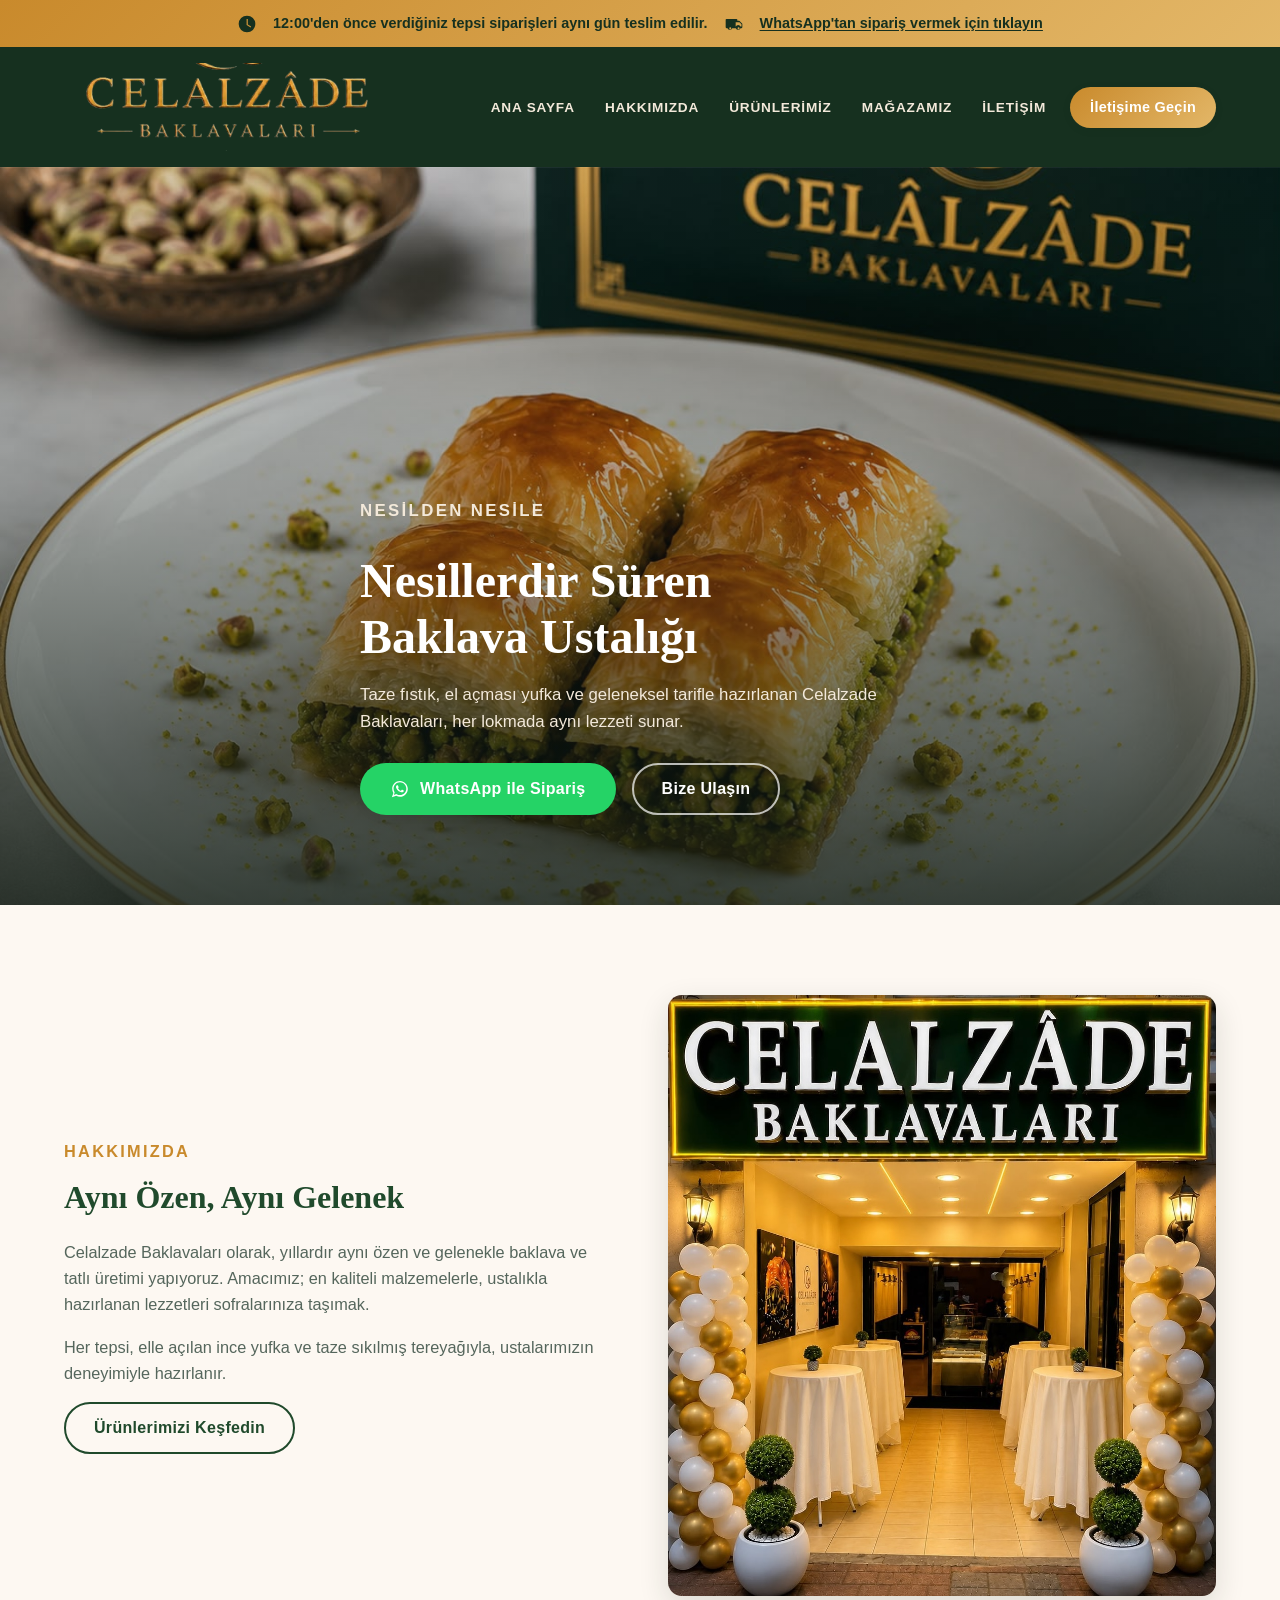
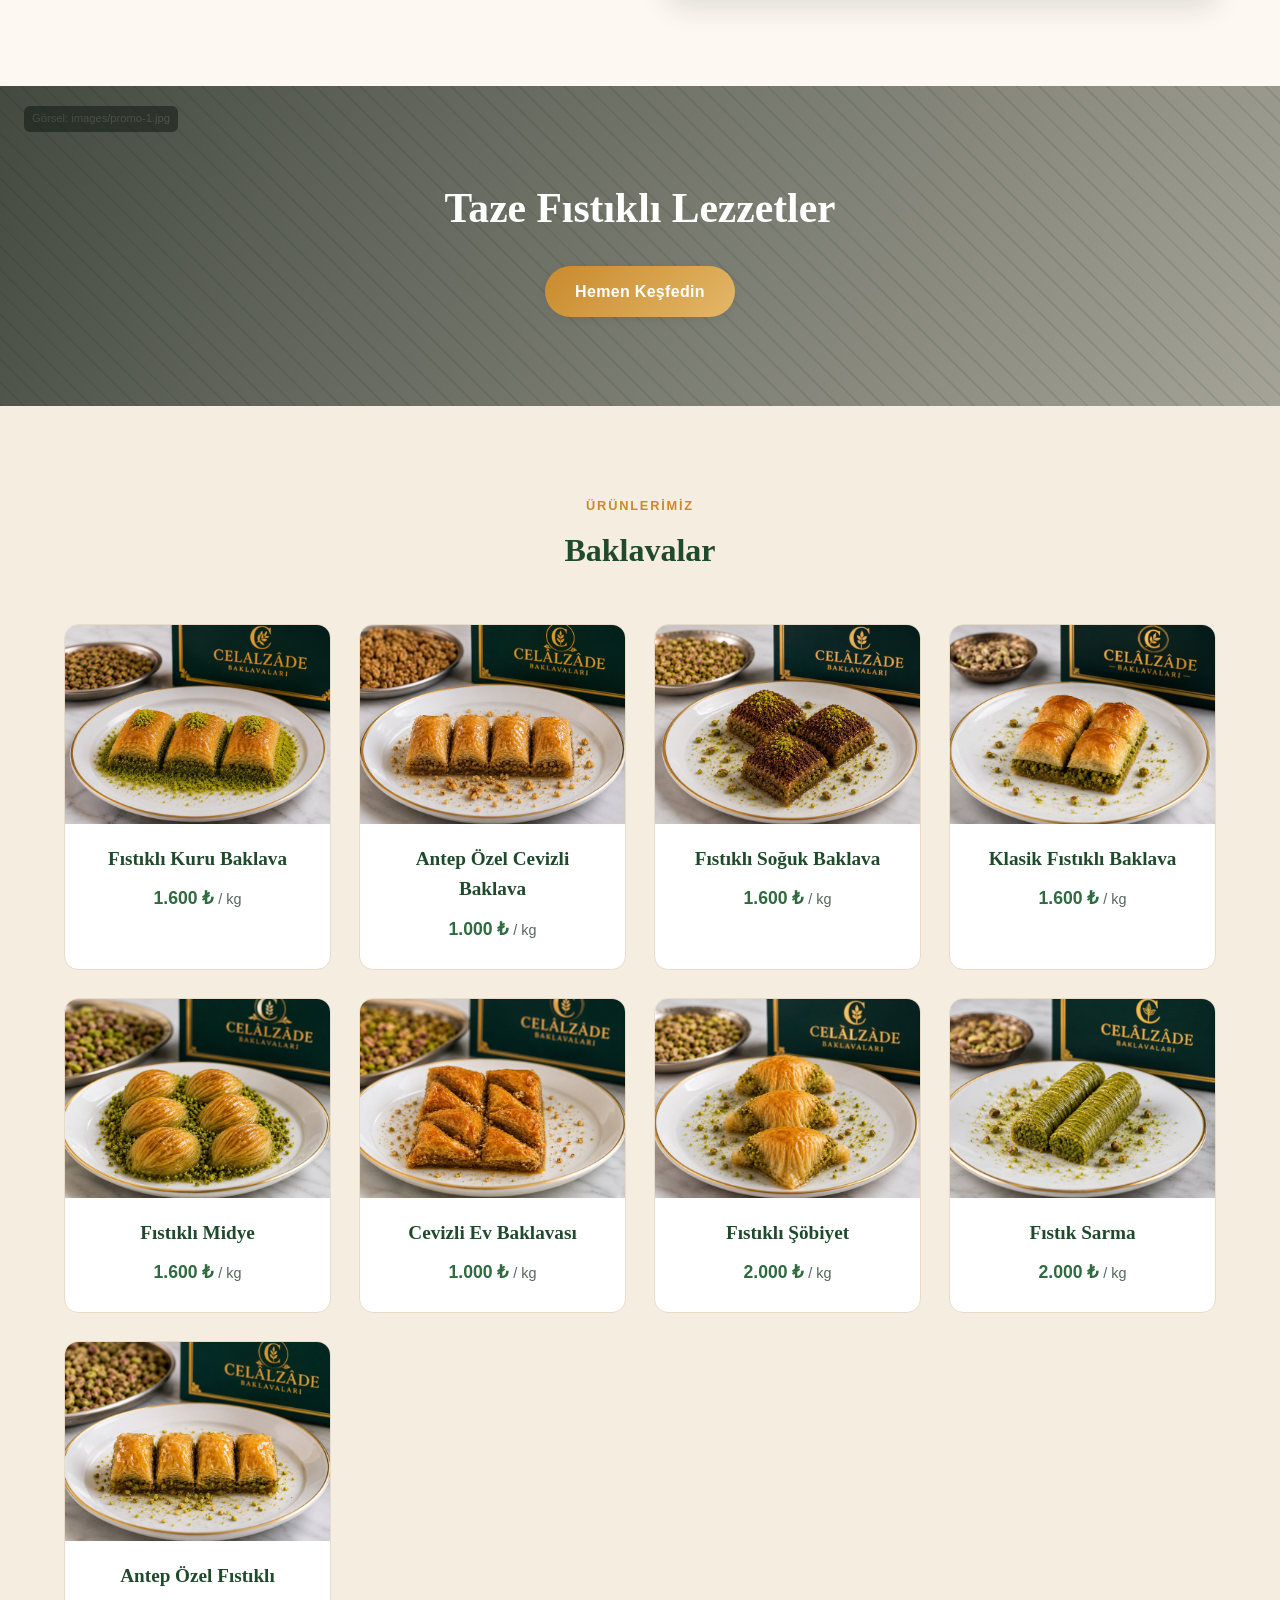
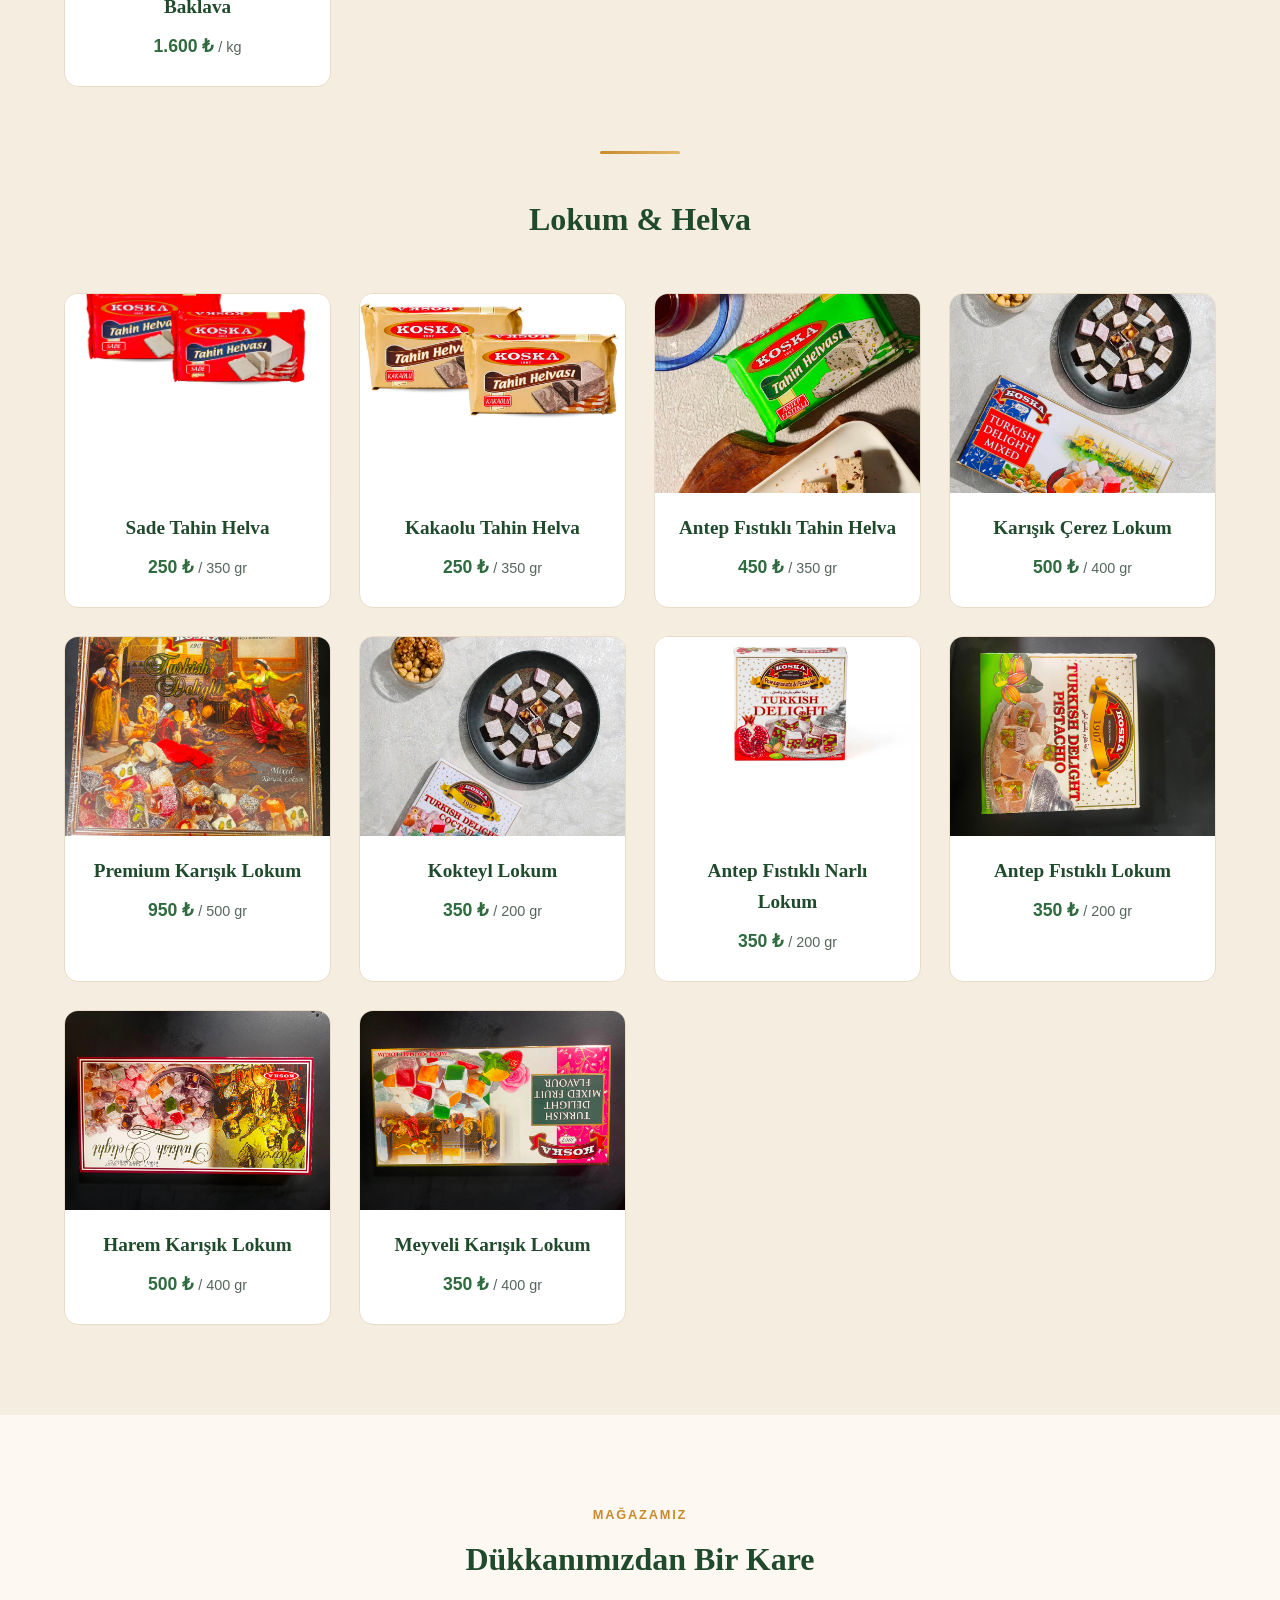
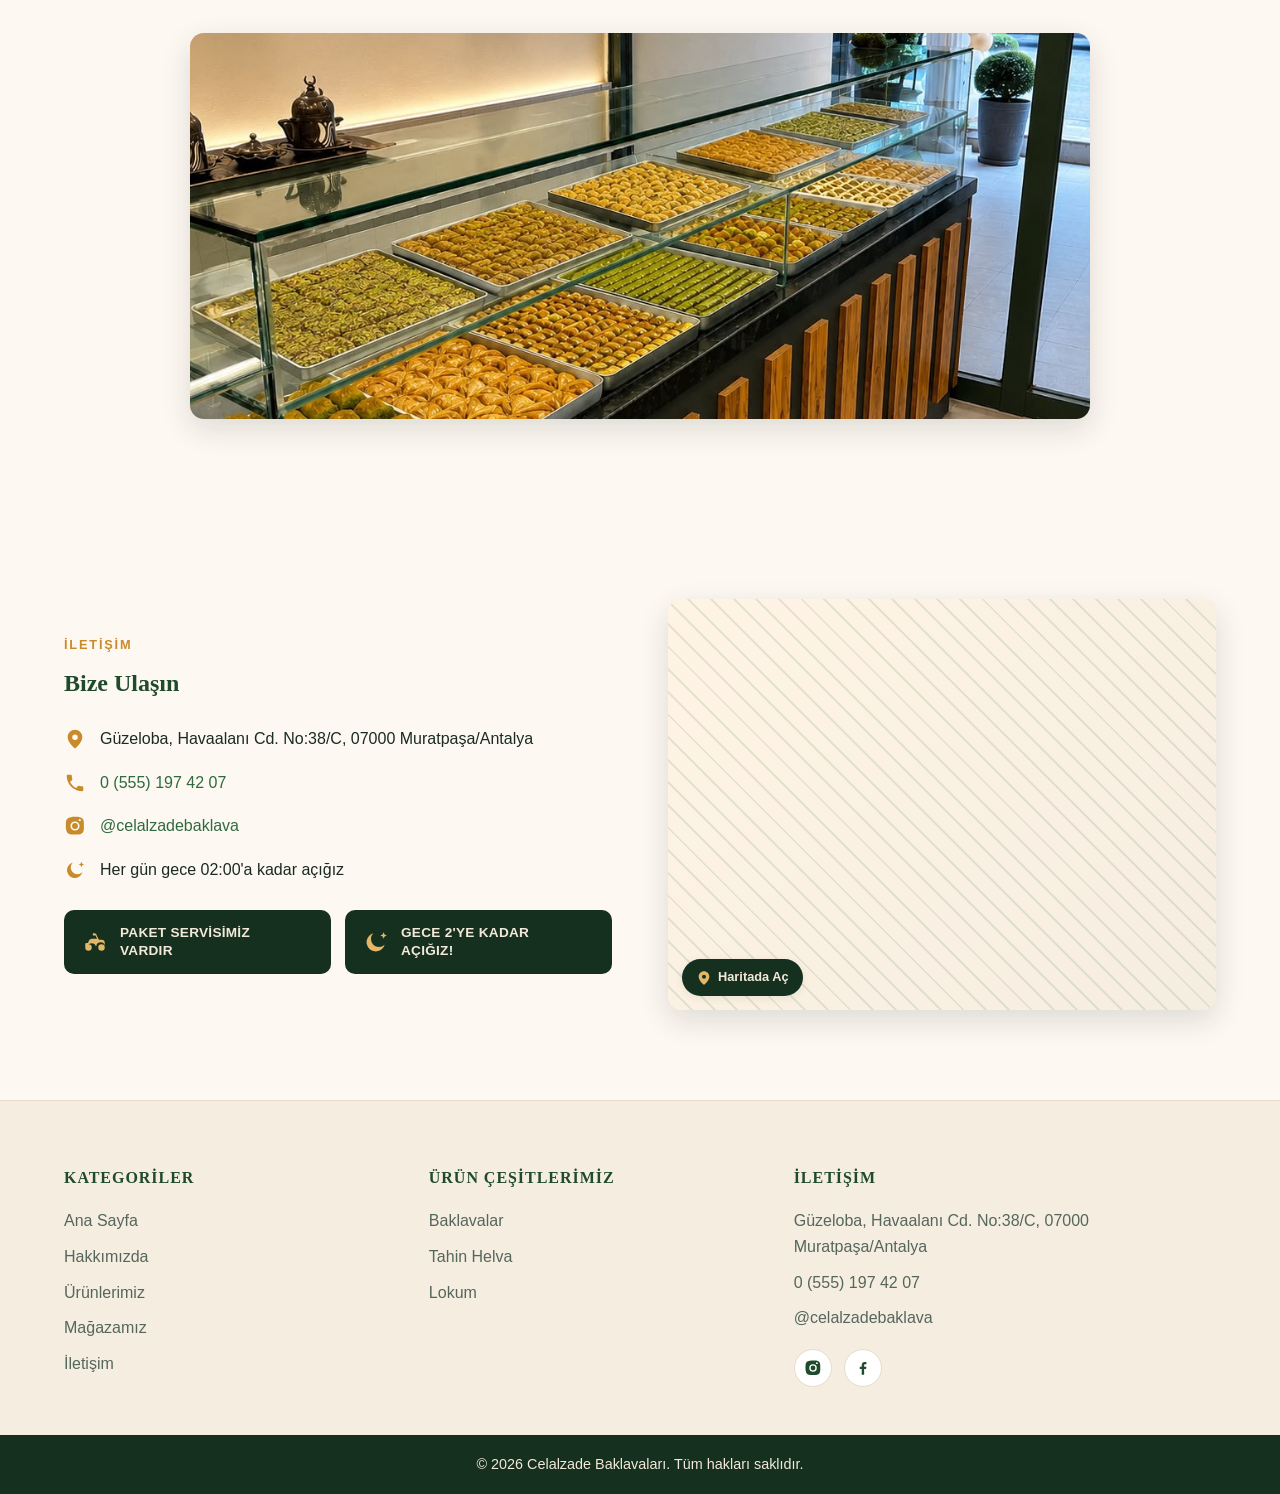
==== index.html @ 0d667e5c "Initial commit: Celalzade Baklavaları website Co-Authored-By: Claude Sonnet 5 <noreply@anthropic.com" ====
<!DOCTYPE html>
<html lang="tr">
<head>
  <meta charset="UTF-8">
  <meta name="viewport" content="width=device-width, initial-scale=1.0">
  <title>Celalzade Baklavaları</title>
  <meta name="description" content="Celalzade Baklavaları - Geleneksel lezzet, ustalıkla hazırlanan baklava ve tatlılar.">
  <link rel="stylesheet" href="css/style.css">
</head>
<body>

  <a href="https://wa.me/905551974207?text=Merhaba%2C%20sipari%C5%9F%20vermek%20istiyorum." target="_blank" rel="noopener" class="announcement-bar">
    <svg viewBox="0 0 24 24" aria-hidden="true"><path d="M12 2a10 10 0 1 0 0 20 10 10 0 0 0 0-20zm1 10.6 4 2.3-.7 1.2-4.8-2.8V6h1.5v6.6z"/></svg>
    <span>12:00'den önce verdiğiniz tepsi siparişleri aynı gün teslim edilir.</span>
    <svg viewBox="0 0 24 24" aria-hidden="true"><path d="M3 6a1 1 0 0 0-1 1v9a1 1 0 0 0 1 1h1.2a3 3 0 0 0 5.6 0h4.4a3 3 0 0 0 5.6 0H21a1 1 0 0 0 1-1v-4a1 1 0 0 0-.3-.7l-3-3A1 1 0 0 0 18 8h-2V7a1 1 0 0 0-1-1H3zm14 4h1.6l2.4 2.4V15h-1.2a3 3 0 0 0-5.6 0H14v-5h3zM7.5 18.2a1.2 1.2 0 1 1 0-2.4 1.2 1.2 0 0 1 0 2.4zm10 0a1.2 1.2 0 1 1 0-2.4 1.2 1.2 0 0 1 0 2.4z"/></svg>
    <span class="announcement-cta">WhatsApp'tan sipariş vermek için tıklayın</span>
  </a>

  <header class="site-header">
    <div class="container header-inner">
      <button class="nav-toggle" id="navToggle" aria-label="Menüyü aç/kapat" aria-expanded="false" aria-controls="navList">
        <span></span><span></span><span></span>
      </button>

      <a href="#home" class="logo">
        <img src="images/logo.png?v=2" alt="Celalzade Baklavaları" class="logo-img">
      </a>

      <nav class="main-nav">
        <ul class="nav-list" id="navList">
          <li><a href="#home">Ana Sayfa</a></li>
          <li><a href="#about">Hakkımızda</a></li>
          <li><a href="#products">Ürünlerimiz</a></li>
          <li><a href="#shop">Mağazamız</a></li>
          <li><a href="#contact">İletişim</a></li>
        </ul>
      </nav>

      <a href="#contact" class="btn btn-small header-cta">İletişime Geçin</a>
    </div>
  </header>

  <main>
    <section id="home" class="hero">
      <div class="hero-slides" id="heroSlides">
        <div class="hero-slide is-active">
          <img src="images/baklava-fistikli-klasik.jpeg" alt="Celalzade Baklavaları" loading="eager" onload="this.nextElementSibling.hidden = true" onerror="this.remove()">
          <span class="media-hint">Görsel: images/baklava-fistikli-klasik.jpeg</span>
        </div>
      </div>
      <div class="hero-overlay"></div>
      <div class="container hero-inner">
        <p class="eyebrow eyebrow-light">Nesilden Nesile</p>
        <h1>Nesillerdir Süren<br>Baklava Ustalığı</h1>
        <p>Taze fıstık, el açması yufka ve geleneksel tarifle hazırlanan Celalzade Baklavaları, her lokmada aynı lezzeti sunar.</p>
        <div class="hero-actions">
          <a href="https://wa.me/905551974207?text=Merhaba%2C%20sipari%C5%9F%20vermek%20istiyorum." target="_blank" rel="noopener" class="btn btn-whatsapp">
            <svg viewBox="0 0 32 32" aria-hidden="true"><path d="M16.001 3C9.101 3 3.5 8.6 3.5 15.5c0 2.4.7 4.7 1.9 6.7L3 29l7-2.3c1.9 1 4 1.6 6 1.6 6.9 0 12.5-5.6 12.5-12.5S22.9 3 16 3zm0 22.7c-1.9 0-3.7-.5-5.3-1.4l-.4-.2-4.2 1.4 1.4-4.1-.2-.4a10.15 10.15 0 0 1-1.6-5.5c0-5.6 4.6-10.2 10.2-10.2s10.2 4.6 10.2 10.2-4.5 10.2-10.1 10.2zm5.6-7.6c-.3-.2-1.8-.9-2.1-1-.3-.1-.5-.2-.7.2-.2.3-.8 1-1 1.2-.2.2-.4.2-.7.1-.3-.2-1.3-.5-2.5-1.6-.9-.8-1.5-1.8-1.7-2.1-.2-.3 0-.5.1-.6.1-.1.3-.4.4-.5.1-.2.2-.3.3-.5.1-.2 0-.4 0-.5-.1-.2-.7-1.7-1-2.3-.2-.6-.5-.5-.7-.5h-.6c-.2 0-.5.1-.8.4-.3.3-1 1-1 2.4s1.1 2.8 1.2 3c.1.2 2.2 3.3 5.3 4.7.7.3 1.3.5 1.8.6.7.2 1.4.2 1.9.1.6-.1 1.8-.7 2-1.4.2-.7.2-1.3.2-1.4-.1-.2-.3-.2-.6-.4z"/></svg>
            WhatsApp ile Sipariş
          </a>
          <a href="#contact" class="btn btn-outline btn-outline-light">Bize Ulaşın</a>
        </div>
      </div>
      <div class="hero-dots" id="heroDots" hidden></div>
    </section>

    <section id="about" class="section about">
      <div class="container about-grid">
        <div class="about-text">
          <p class="eyebrow">Hakkımızda</p>
          <h2>Aynı Özen, Aynı Gelenek</h2>
          <p>Celalzade Baklavaları olarak, yıllardır aynı özen ve gelenekle baklava ve tatlı üretimi yapıyoruz. Amacımız; en kaliteli malzemelerle, ustalıkla hazırlanan lezzetleri sofralarınıza taşımak.</p>
          <p>Her tepsi, elle açılan ince yufka ve taze sıkılmış tereyağıyla, ustalarımızın deneyimiyle hazırlanır.</p>
          <a href="#products" class="btn btn-outline">Ürünlerimizi Keşfedin</a>
        </div>
        <div class="about-media">
          <img src="images/hakkimizda.jpeg" alt="Celalzade Baklavaları atölyesi" loading="lazy" onload="this.nextElementSibling.hidden = true" onerror="this.remove()">
          <span class="media-hint">Görsel: images/hakkimizda.jpg</span>
        </div>
      </div>
    </section>

    <section class="promo">
      <img src="images/promo-1.jpg" alt="Taze fıstıklı baklava" loading="lazy" onload="this.nextElementSibling.hidden = true" onerror="this.remove()">
      <span class="media-hint media-hint-dark">Görsel: images/promo-1.jpg</span>
      <div class="promo-overlay"></div>
      <div class="container promo-inner">
        <h2>Taze Fıstıklı Lezzetler</h2>
        <a href="#products" class="btn">Hemen Keşfedin</a>
      </div>
    </section>

    <section id="products" class="section products">
      <div class="container">
        <p class="eyebrow eyebrow-center">Ürünlerimiz</p>
        <h2 class="section-title">Baklavalar</h2>
        <div class="product-grid">
          <div class="product-card">
            <div class="product-media">
              <img src="images/baklava-fistikli-kuru.jpeg" alt="Fıstıklı Kuru Baklava" loading="lazy" onload="this.nextElementSibling.hidden = true" onerror="this.remove()">
              <span class="media-hint">images/baklava-fistikli-kuru.jpeg</span>
            </div>
            <div class="product-body">
              <h3>Fıstıklı Kuru Baklava</h3>
              <p class="product-price">1.600&nbsp;₺ <span>/ kg</span></p>
            </div>
          </div>
          <div class="product-card">
            <div class="product-media">
              <img src="images/baklava-cevizli-antep-ozel.jpeg" alt="Antep Özel Cevizli Baklava" loading="lazy" onload="this.nextElementSibling.hidden = true" onerror="this.remove()">
              <span class="media-hint">images/baklava-cevizli-antep-ozel.jpeg</span>
            </div>
            <div class="product-body">
              <h3>Antep Özel Cevizli Baklava</h3>
              <p class="product-price">1.000&nbsp;₺ <span>/ kg</span></p>
            </div>
          </div>
          <div class="product-card">
            <div class="product-media">
              <img src="images/baklava-fistikli-soguk.jpeg" alt="Fıstıklı Soğuk Baklava" loading="lazy" onload="this.nextElementSibling.hidden = true" onerror="this.remove()">
              <span class="media-hint">images/baklava-fistikli-soguk.jpeg</span>
            </div>
            <div class="product-body">
              <h3>Fıstıklı Soğuk Baklava</h3>
              <p class="product-price">1.600&nbsp;₺ <span>/ kg</span></p>
            </div>
          </div>
          <div class="product-card">
            <div class="product-media">
              <img src="images/baklava-fistikli-klasik.jpeg" alt="Klasik Fıstıklı Baklava" loading="lazy" onload="this.nextElementSibling.hidden = true" onerror="this.remove()">
              <span class="media-hint">images/baklava-fistikli-klasik.jpeg</span>
            </div>
            <div class="product-body">
              <h3>Klasik Fıstıklı Baklava</h3>
              <p class="product-price">1.600&nbsp;₺ <span>/ kg</span></p>
            </div>
          </div>
          <div class="product-card">
            <div class="product-media">
              <img src="images/baklava-fistikli-midye.jpeg" alt="Fıstıklı Midye" loading="lazy" onload="this.nextElementSibling.hidden = true" onerror="this.remove()">
              <span class="media-hint">images/baklava-fistikli-midye.jpeg</span>
            </div>
            <div class="product-body">
              <h3>Fıstıklı Midye</h3>
              <p class="product-price">1.600&nbsp;₺ <span>/ kg</span></p>
            </div>
          </div>
          <div class="product-card">
            <div class="product-media">
              <img src="images/baklava-cevizli-ev.jpeg" alt="Cevizli Ev Baklavası" loading="lazy" onload="this.nextElementSibling.hidden = true" onerror="this.remove()">
              <span class="media-hint">images/baklava-cevizli-ev.jpeg</span>
            </div>
            <div class="product-body">
              <h3>Cevizli Ev Baklavası</h3>
              <p class="product-price">1.000&nbsp;₺ <span>/ kg</span></p>
            </div>
          </div>
          <div class="product-card">
            <div class="product-media">
              <img src="images/baklava-fistikli-sobiyet.jpeg" alt="Fıstıklı Şöbiyet" loading="lazy" onload="this.nextElementSibling.hidden = true" onerror="this.remove()">
              <span class="media-hint">images/baklava-fistikli-sobiyet.jpeg</span>
            </div>
            <div class="product-body">
              <h3>Fıstıklı Şöbiyet</h3>
              <p class="product-price">2.000&nbsp;₺ <span>/ kg</span></p>
            </div>
          </div>
          <div class="product-card">
            <div class="product-media">
              <img src="images/baklava-fistik-sarma.jpeg" alt="Fıstık Sarma" loading="lazy" onload="this.nextElementSibling.hidden = true" onerror="this.remove()">
              <span class="media-hint">images/baklava-fistik-sarma.jpeg</span>
            </div>
            <div class="product-body">
              <h3>Fıstık Sarma</h3>
              <p class="product-price">2.000&nbsp;₺ <span>/ kg</span></p>
            </div>
          </div>
          <div class="product-card">
            <div class="product-media">
              <img src="images/baklava-fistikli-antep-ozel.jpeg" alt="Antep Özel Fıstıklı Baklava" loading="lazy" onload="this.nextElementSibling.hidden = true" onerror="this.remove()">
              <span class="media-hint">images/baklava-fistikli-antep-ozel.jpeg</span>
            </div>
            <div class="product-body">
              <h3>Antep Özel Fıstıklı Baklava</h3>
              <p class="product-price">1.600&nbsp;₺ <span>/ kg</span></p>
            </div>
          </div>
        </div>

        <div class="category-divider"></div>

        <h2 class="section-title">Lokum &amp; Helva</h2>
        <div class="product-grid">
          <div class="product-card">
            <div class="product-media">
              <img src="images/helva-sade-tahin.jpeg" alt="Sade Tahin Helva" loading="lazy" onload="this.nextElementSibling.hidden = true" onerror="this.remove()">
              <span class="media-hint">images/helva-sade-tahin.jpeg</span>
            </div>
            <div class="product-body">
              <h3>Sade Tahin Helva</h3>
              <p class="product-price">250&nbsp;₺ <span>/ 350 gr</span></p>
            </div>
          </div>
          <div class="product-card">
            <div class="product-media">
              <img src="images/helva-kakaolu-tahin.jpeg" alt="Kakaolu Tahin Helva" loading="lazy" onload="this.nextElementSibling.hidden = true" onerror="this.remove()">
              <span class="media-hint">images/helva-kakaolu-tahin.jpeg</span>
            </div>
            <div class="product-body">
              <h3>Kakaolu Tahin Helva</h3>
              <p class="product-price">250&nbsp;₺ <span>/ 350 gr</span></p>
            </div>
          </div>
          <div class="product-card">
            <div class="product-media">
              <img src="images/helva-antep-fistikli-tahin.jpeg" alt="Antep Fıstıklı Tahin Helva" loading="lazy" onload="this.nextElementSibling.hidden = true" onerror="this.remove()">
              <span class="media-hint">images/helva-antep-fistikli-tahin.jpeg</span>
            </div>
            <div class="product-body">
              <h3>Antep Fıstıklı Tahin Helva</h3>
              <p class="product-price">450&nbsp;₺ <span>/ 350 gr</span></p>
            </div>
          </div>
          <div class="product-card">
            <div class="product-media">
              <img src="images/lokum-karisik-cerez.jpeg" alt="Karışık Çerez Lokum" loading="lazy" onload="this.nextElementSibling.hidden = true" onerror="this.remove()">
              <span class="media-hint">images/lokum-karisik-cerez.jpeg</span>
            </div>
            <div class="product-body">
              <h3>Karışık Çerez Lokum</h3>
              <p class="product-price">500&nbsp;₺ <span>/ 400 gr</span></p>
            </div>
          </div>
          <div class="product-card">
            <div class="product-media">
              <img src="images/lokum-premium-karisik.jpeg" alt="Premium Karışık Lokum" loading="lazy" onload="this.nextElementSibling.hidden = true" onerror="this.remove()">
              <span class="media-hint">images/lokum-premium-karisik.jpeg</span>
            </div>
            <div class="product-body">
              <h3>Premium Karışık Lokum</h3>
              <p class="product-price">950&nbsp;₺ <span>/ 500 gr</span></p>
            </div>
          </div>
          <div class="product-card">
            <div class="product-media">
              <img src="images/lokum-kokteyl.jpeg" alt="Kokteyl Lokum" loading="lazy" onload="this.nextElementSibling.hidden = true" onerror="this.remove()">
              <span class="media-hint">images/lokum-kokteyl.jpeg</span>
            </div>
            <div class="product-body">
              <h3>Kokteyl Lokum</h3>
              <p class="product-price">350&nbsp;₺ <span>/ 200 gr</span></p>
            </div>
          </div>
          <div class="product-card">
            <div class="product-media">
              <img src="images/lokum-antep-fistikli-narli.jpeg" alt="Antep Fıstıklı Narlı Lokum" loading="lazy" onload="this.nextElementSibling.hidden = true" onerror="this.remove()">
              <span class="media-hint">images/lokum-antep-fistikli-narli.jpeg</span>
            </div>
            <div class="product-body">
              <h3>Antep Fıstıklı Narlı Lokum</h3>
              <p class="product-price">350&nbsp;₺ <span>/ 200 gr</span></p>
            </div>
          </div>
          <div class="product-card">
            <div class="product-media">
              <img src="images/lokum-antep-fistikli.jpeg" alt="Antep Fıstıklı Lokum" loading="lazy" onload="this.nextElementSibling.hidden = true" onerror="this.remove()">
              <span class="media-hint">images/lokum-antep-fistikli.jpeg</span>
            </div>
            <div class="product-body">
              <h3>Antep Fıstıklı Lokum</h3>
              <p class="product-price">350&nbsp;₺ <span>/ 200 gr</span></p>
            </div>
          </div>
          <div class="product-card">
            <div class="product-media">
              <img src="images/lokum-harem-karisik.jpeg" alt="Harem Karışık Lokum" loading="lazy" onload="this.nextElementSibling.hidden = true" onerror="this.remove()">
              <span class="media-hint">images/lokum-harem-karisik.jpeg</span>
            </div>
            <div class="product-body">
              <h3>Harem Karışık Lokum</h3>
              <p class="product-price">500&nbsp;₺ <span>/ 400 gr</span></p>
            </div>
          </div>
          <div class="product-card">
            <div class="product-media">
              <img src="images/lokum-meyveli-karisik.jpeg" alt="Meyveli Karışık Lokum" loading="lazy" onload="this.nextElementSibling.hidden = true" onerror="this.remove()">
              <span class="media-hint">images/lokum-meyveli-karisik.jpeg</span>
            </div>
            <div class="product-body">
              <h3>Meyveli Karışık Lokum</h3>
              <p class="product-price">350&nbsp;₺ <span>/ 400 gr</span></p>
            </div>
          </div>
        </div>
      </div>
    </section>

    <section id="shop" class="section shop">
      <div class="container">
        <p class="eyebrow eyebrow-center">Mağazamız</p>
        <h2 class="section-title">Dükkanımızdan Bir Kare</h2>
        <div class="shop-media">
          <img src="images/dukkan.jpeg" alt="Celalzade Baklavaları mağaza içi" loading="lazy" onload="this.nextElementSibling.hidden = true" onerror="this.remove()">
          <span class="media-hint">Görsel: images/dukkan.jpeg</span>
        </div>
      </div>
    </section>

    <section id="contact" class="section contact">
      <div class="container contact-grid">
        <div class="contact-info">
          <p class="eyebrow">İletişim</p>
          <h2>Bize Ulaşın</h2>
          <ul class="contact-list">
            <li>
              <svg viewBox="0 0 24 24" aria-hidden="true"><path d="M12 2C7.6 2 4 5.6 4 10c0 5.4 7 11.5 7.3 11.7.2.2.5.3.7.3s.5-.1.7-.3C13 21.5 20 15.4 20 10c0-4.4-3.6-8-8-8zm0 11a3 3 0 1 1 0-6 3 3 0 0 1 0 6z"/></svg>
              <span>Güzeloba, Havaalanı Cd. No:38/C, 07000 Muratpaşa/Antalya</span>
            </li>
            <li>
              <svg viewBox="0 0 24 24" aria-hidden="true"><path d="M6.6 10.8c1.4 2.8 3.8 5.2 6.6 6.6l2.2-2.2c.3-.3.7-.4 1-.2 1.1.4 2.3.6 3.6.6.6 0 1 .4 1 1V20c0 .6-.4 1-1 1C10.6 21 3 13.4 3 4c0-.6.4-1 1-1h3.5c.6 0 1 .4 1 1 0 1.3.2 2.5.6 3.6.1.4 0 .8-.2 1L6.6 10.8z"/></svg>
              <a href="tel:+905551974207">0 (555) 197 42 07</a>
            </li>
            <li>
              <svg viewBox="0 0 24 24" aria-hidden="true"><path d="M12 2c2.7 0 3.1 0 4.1.1 1 .1 1.7.2 2.3.5.6.2 1.1.6 1.6 1.1.5.5.8 1 1.1 1.6.2.6.4 1.3.5 2.3.1 1 .1 1.4.1 4.1s0 3.1-.1 4.1c-.1 1-.2 1.7-.5 2.3-.2.6-.6 1.1-1.1 1.6-.5.5-1 .8-1.6 1.1-.6.2-1.3.4-2.3.5-1 .1-1.4.1-4.1.1s-3.1 0-4.1-.1c-1-.1-1.7-.2-2.3-.5-.6-.2-1.1-.6-1.6-1.1-.5-.5-.8-1-1.1-1.6-.2-.6-.4-1.3-.5-2.3C2 15.1 2 14.7 2 12s0-3.1.1-4.1c.1-1 .2-1.7.5-2.3.2-.6.6-1.1 1.1-1.6.5-.5 1-.8 1.6-1.1.6-.2 1.3-.4 2.3-.5C8.9 2 9.3 2 12 2zm0 5a5 5 0 1 0 0 10 5 5 0 0 0 0-10zm0 8.2a3.2 3.2 0 1 1 0-6.4 3.2 3.2 0 0 1 0 6.4zm5.2-8.4a1.2 1.2 0 1 0 0-2.4 1.2 1.2 0 0 0 0 2.4z"/></svg>
              <a href="https://instagram.com/celalzadebaklava" target="_blank" rel="noopener">@celalzadebaklava</a>
            </li>
            <li>
              <svg viewBox="0 0 24 24" aria-hidden="true"><path d="M20 14.5A8.5 8.5 0 1 1 9.5 4a7 7 0 0 0 10.5 10.5z"/><path d="m19 3 .9 2.1L22 6l-2.1.9L19 9l-.9-2.1L16 6l2.1-.9z"/></svg>
              <span>Her gün gece 02:00'a kadar açığız</span>
            </li>
          </ul>

          <div class="info-badges">
            <div class="info-badge">
              <svg viewBox="0 0 24 24" aria-hidden="true"><path d="M6 20a3 3 0 1 1 0-6 3 3 0 0 1 0 6zm12 0a3 3 0 1 1 0-6 3 3 0 0 1 0 6z"/><path d="M13 4h-3v2h2.6l1.2 3H9a3 3 0 0 0-2.9 2.3L5.6 13H4a1 1 0 0 0-1 1v2h2.2a4 4 0 0 1 7.6 0h.4a4 4 0 0 1 7.8-1V13a3 3 0 0 0-3-3h-2.4l-2-4a2 2 0 0 0-1.8-2z"/></svg>
              <span>Paket Servisimiz<br>Vardır</span>
            </div>
            <div class="info-badge">
              <svg viewBox="0 0 24 24" aria-hidden="true"><path d="M20 14.5A8.5 8.5 0 1 1 9.5 4a7 7 0 0 0 10.5 10.5z"/><path d="m19 3 .9 2.1L22 6l-2.1.9L19 9l-.9-2.1L16 6l2.1-.9z"/></svg>
              <span>Gece 2'ye Kadar<br>Açığız!</span>
            </div>
          </div>
        </div>
        <a class="contact-media" href="https://www.google.com/maps/place/Celalzade+Baklavalar%C4%B1/@36.8576337,30.7893008,17z/data=!3m1!4b1!4m6!3m5!1s0x14c39b492f8c96a5:0xa9283ddcf8651470!8m2!3d36.8576338!4d30.7941717!16s%2Fg%2F11zctrhz6n?entry=ttu&g_ep=EgoyMDI2MDcyNi4wIKXMDSoASAFQAw%3D%3D" target="_blank" rel="noopener" aria-label="Google Haritalar'da konumu görüntüle">
          <iframe src="https://www.google.com/maps?q=36.8576338,30.7941717&z=17&output=embed" loading="lazy" title="Celalzade Baklavaları konum haritası" referrerpolicy="no-referrer-when-downgrade"></iframe>
          <span class="map-badge">
            <svg viewBox="0 0 24 24" aria-hidden="true"><path d="M12 2C7.6 2 4 5.6 4 10c0 5.4 7 11.5 7.3 11.7.2.2.5.3.7.3s.5-.1.7-.3C13 21.5 20 15.4 20 10c0-4.4-3.6-8-8-8zm0 11a3 3 0 1 1 0-6 3 3 0 0 1 0 6z"/></svg>
            Haritada Aç
          </span>
        </a>
      </div>
    </section>
  </main>

  <footer class="site-footer">
    <div class="container footer-top">
      <div class="footer-col">
        <h3>Kategoriler</h3>
        <ul>
          <li><a href="#home">Ana Sayfa</a></li>
          <li><a href="#about">Hakkımızda</a></li>
          <li><a href="#products">Ürünlerimiz</a></li>
          <li><a href="#shop">Mağazamız</a></li>
          <li><a href="#contact">İletişim</a></li>
        </ul>
      </div>
      <div class="footer-col">
        <h3>Ürün Çeşitlerimiz</h3>
        <ul class="footer-list-plain">
          <li>Baklavalar</li>
          <li>Tahin Helva</li>
          <li>Lokum</li>
        </ul>
      </div>
      <div class="footer-col footer-col-contact">
        <h3>İletişim</h3>
        <p>Güzeloba, Havaalanı Cd. No:38/C, 07000 Muratpaşa/Antalya</p>
        <p><a href="tel:+905551974207">0 (555) 197 42 07</a></p>
        <p><a href="https://instagram.com/celalzadebaklava" target="_blank" rel="noopener">@celalzadebaklava</a></p>
        <div class="social-row">
          <a href="https://instagram.com/celalzadebaklava" target="_blank" rel="noopener" aria-label="Instagram">
            <svg viewBox="0 0 24 24" aria-hidden="true"><path d="M12 2c2.7 0 3.1 0 4.1.1 1 .1 1.7.2 2.3.5.6.2 1.1.6 1.6 1.1.5.5.8 1 1.1 1.6.2.6.4 1.3.5 2.3.1 1 .1 1.4.1 4.1s0 3.1-.1 4.1c-.1 1-.2 1.7-.5 2.3-.2.6-.6 1.1-1.1 1.6-.5.5-1 .8-1.6 1.1-.6.2-1.3.4-2.3.5-1 .1-1.4.1-4.1.1s-3.1 0-4.1-.1c-1-.1-1.7-.2-2.3-.5-.6-.2-1.1-.6-1.6-1.1-.5-.5-.8-1-1.1-1.6-.2-.6-.4-1.3-.5-2.3C2 15.1 2 14.7 2 12s0-3.1.1-4.1c.1-1 .2-1.7.5-2.3.2-.6.6-1.1 1.1-1.6.5-.5 1-.8 1.6-1.1.6-.2 1.3-.4 2.3-.5C8.9 2 9.3 2 12 2zm0 5a5 5 0 1 0 0 10 5 5 0 0 0 0-10zm0 8.2a3.2 3.2 0 1 1 0-6.4 3.2 3.2 0 0 1 0 6.4zm5.2-8.4a1.2 1.2 0 1 0 0-2.4 1.2 1.2 0 0 0 0 2.4z"/></svg>
          </a>
          <a href="#" aria-label="Facebook">
            <svg viewBox="0 0 24 24" aria-hidden="true"><path d="M13.5 21v-7.6h2.6l.4-3h-3V8.4c0-.9.2-1.5 1.5-1.5H16.6V4.2C16.3 4.1 15.3 4 14.2 4c-2.3 0-3.9 1.4-3.9 4v2.4H7.7v3h2.6V21h3.2z"/></svg>
          </a>
        </div>
      </div>
    </div>

    <div class="footer-bottom">
      <div class="container footer-bottom-inner">
        <p>&copy; <span id="year"></span> Celalzade Baklavaları. Tüm hakları saklıdır.</p>
      </div>
    </div>
  </footer>

  <script src="js/script.js"></script>
</body>
</html>
---- css/style.css ----
:root {
  --color-bg: #fdf8f2;
  --color-bg-alt: #f6ede1;
  --color-text: #1b2b1f;
  --color-text-muted: #55665c;
  --color-primary: #2f6b3f;
  --color-primary-dark: #204a2c;
  --color-ink: #16301f;
  --color-accent: #c98a2c;
  --color-accent-light: #e3b768;
  --color-card: #ffffff;
  --color-border: #e8dcc8;
  --color-cream-text: #f3e9da;
  --shadow-sm: 0 2px 8px rgba(27, 43, 31, 0.08);
  --shadow-md: 0 10px 30px rgba(27, 43, 31, 0.14);
  --radius: 14px;
  --max-width: 1200px;
}

* {
  box-sizing: border-box;
}

body {
  margin: 0;
  font-family: "Segoe UI", Tahoma, Geneva, Verdana, sans-serif;
  color: var(--color-text);
  background: var(--color-bg);
  line-height: 1.6;
}

h1, h2, h3 {
  font-family: Georgia, "Times New Roman", serif;
  color: var(--color-primary-dark);
  margin: 0 0 0.5em;
}

p {
  color: var(--color-text-muted);
}

a {
  color: var(--color-primary);
  text-decoration: none;
}

img {
  max-width: 100%;
  display: block;
}

.container {
  max-width: var(--max-width);
  margin: 0 auto;
  padding: 0 24px;
}

/* Eyebrow labels */
.eyebrow {
  margin: 0 0 8px;
  color: var(--color-accent);
  font-weight: 700;
  font-size: 0.8rem;
  letter-spacing: 0.14em;
  text-transform: uppercase;
}

.eyebrow-center {
  text-align: center;
}

.eyebrow-light {
  color: var(--color-accent-light);
}

.section-title {
  text-align: center;
  font-size: 2rem;
  margin-bottom: 48px;
}

/* Media placeholder pattern (shows until a real photo is dropped into /images).
   The photo itself is a real <img> layered on top - a CSS var() holding a
   url() would resolve relative to this stylesheet's folder instead of the
   page's, so it can never find files in /images from here. */
.about-media,
.promo,
.product-media,
.shop-media,
.contact-media,
.hero-slide {
  background-image:
    repeating-linear-gradient(45deg, rgba(47, 107, 63, 0.12) 0 2px, transparent 2px 16px),
    linear-gradient(135deg, #fff4e4, var(--color-bg-alt));
  background-size: auto, cover;
  background-position: center;
  background-repeat: no-repeat;
  position: relative;
  overflow: hidden;
}

.about-media img,
.promo img,
.product-media img,
.shop-media img,
.hero-slide img {
  position: absolute;
  inset: 0;
  width: 100%;
  height: 100%;
  object-fit: cover;
}

.media-hint {
  position: absolute;
  left: 10px;
  bottom: 10px;
  background: rgba(255, 255, 255, 0.85);
  color: var(--color-text-muted);
  font-size: 0.7rem;
  padding: 4px 8px;
  border-radius: 6px;
  pointer-events: none;
}

.media-hint-dark {
  background: rgba(0, 0, 0, 0.5);
  color: var(--color-cream-text);
  left: 24px;
  bottom: auto;
  top: 20px;
}

/* Buttons */
.btn {
  display: inline-block;
  background: linear-gradient(135deg, var(--color-accent), var(--color-accent-light));
  color: #fff;
  padding: 13px 30px;
  border-radius: 30px;
  font-weight: bold;
  letter-spacing: 0.02em;
  box-shadow: var(--shadow-sm);
  transition: transform 0.15s ease, box-shadow 0.15s ease;
}

.btn:hover {
  transform: translateY(-2px);
  box-shadow: var(--shadow-md);
  color: #fff;
}

.btn-small {
  padding: 9px 20px;
  font-size: 0.9rem;
}

.btn-outline {
  background: none;
  color: var(--color-primary-dark);
  border: 2px solid var(--color-primary-dark);
  box-shadow: none;
  padding: 11px 28px;
}

.btn-outline:hover {
  background: var(--color-primary-dark);
  color: #fff;
}

.btn-outline-light {
  color: #fff;
  border-color: rgba(255, 255, 255, 0.7);
}

.btn-outline-light:hover {
  background: rgba(255, 255, 255, 0.15);
  border-color: #fff;
  color: #fff;
}

.btn-whatsapp {
  display: inline-flex;
  align-items: center;
  gap: 10px;
  background: #25d366;
}

.btn-whatsapp:hover {
  background: #25d366;
}

.btn-whatsapp svg {
  width: 20px;
  height: 20px;
  flex-shrink: 0;
  fill: #fff;
}

/* Announcement bar */
.announcement-bar {
  display: flex;
  align-items: center;
  justify-content: center;
  flex-wrap: wrap;
  gap: 8px 16px;
  background: linear-gradient(135deg, var(--color-accent), var(--color-accent-light));
  color: var(--color-ink);
  text-align: center;
  padding: 12px 20px;
  font-weight: 600;
  font-size: 0.9rem;
  transition: filter 0.15s ease;
}

.announcement-bar:hover {
  filter: brightness(1.05);
  color: var(--color-ink);
}

.announcement-bar svg {
  width: 20px;
  height: 20px;
  flex-shrink: 0;
  fill: var(--color-ink);
}

.announcement-cta {
  font-weight: 700;
  text-decoration: underline;
  text-underline-offset: 2px;
}

/* Header */
.site-header {
  background: var(--color-ink);
  position: sticky;
  top: 0;
  z-index: 100;
  box-shadow: 0 1px 0 rgba(255, 255, 255, 0.06);
}

.header-inner {
  display: flex;
  align-items: center;
  gap: 24px;
  padding: 16px 24px;
}

.logo {
  display: flex;
  align-items: center;
  margin-right: auto;
}

.logo-img {
  height: 88px;
  width: auto;
}

.main-nav {
  display: flex;
  align-items: center;
}

.nav-list {
  list-style: none;
  display: flex;
  gap: 30px;
  margin: 0;
  padding: 0;
}

.nav-list a {
  color: var(--color-cream-text);
  font-weight: 600;
  font-size: 0.85rem;
  letter-spacing: 0.06em;
  text-transform: uppercase;
  padding: 6px 0;
  border-bottom: 2px solid transparent;
  transition: border-color 0.15s ease, color 0.15s ease;
}

.nav-list a:hover {
  color: var(--color-accent-light);
  border-color: var(--color-accent-light);
}

.header-cta {
  flex-shrink: 0;
}

.nav-toggle {
  display: none;
  flex-direction: column;
  gap: 5px;
  background: none;
  border: none;
  cursor: pointer;
  padding: 6px;
}

.nav-toggle span {
  width: 24px;
  height: 2px;
  background: var(--color-cream-text);
  display: block;
}

/* Hero */
.hero {
  position: relative;
  min-height: 82vh;
  display: flex;
  align-items: flex-end;
  overflow: hidden;
  color: #fff;
}

.hero-slides {
  position: absolute;
  inset: 0;
}

.hero-slide {
  position: absolute;
  inset: 0;
  opacity: 0;
  transition: opacity 0.6s ease;
}

.hero-slide.is-active {
  opacity: 1;
}

.hero-overlay {
  position: absolute;
  inset: 0;
  background: linear-gradient(0deg, rgba(15, 26, 18, 0.82) 0%, rgba(15, 26, 18, 0.35) 55%, rgba(15, 26, 18, 0.15) 100%);
}

.hero-inner {
  position: relative;
  padding: 60px 24px 90px;
  max-width: 720px;
}

.hero h1 {
  color: #fff;
  font-size: clamp(2rem, 4vw, 3rem);
  line-height: 1.15;
  margin: 0 0 18px;
}

.hero p {
  color: var(--color-cream-text);
  max-width: 560px;
  margin: 0 0 28px;
  font-size: 1.05rem;
}

.hero-actions {
  display: flex;
  flex-wrap: wrap;
  gap: 16px;
}

.hero-dots {
  position: relative;
  display: flex;
  justify-content: center;
  gap: 10px;
  padding-bottom: 24px;
}

.hero-dots button {
  width: 10px;
  height: 10px;
  border-radius: 50%;
  border: none;
  background: rgba(255, 255, 255, 0.4);
  cursor: pointer;
  padding: 0;
}

.hero-dots button.is-active {
  background: var(--color-accent-light);
}

/* Sections */
.section {
  padding: 90px 24px;
}

.about p {
  font-size: 1.02rem;
}

.about-grid {
  display: grid;
  grid-template-columns: 1fr 1fr;
  gap: 56px;
  align-items: center;
}

.about-text h2 {
  font-size: 2rem;
}

.about-media {
  border-radius: var(--radius);
  aspect-ratio: 1081 / 1186;
  box-shadow: var(--shadow-md);
}

/* Promo banner */
.promo {
  position: relative;
  min-height: 320px;
  display: flex;
  align-items: center;
  justify-content: center;
  text-align: center;
  overflow: hidden;
}

.promo-overlay {
  position: absolute;
  inset: 0;
  background: linear-gradient(120deg, rgba(15, 26, 18, 0.78), rgba(15, 26, 18, 0.35));
}

.promo-inner {
  position: relative;
}

.promo-inner h2 {
  color: #fff;
  font-size: clamp(1.8rem, 3.5vw, 2.6rem);
  margin-bottom: 24px;
}

/* Products */
.products {
  background: var(--color-bg-alt);
}

.category-divider {
  width: 80px;
  height: 3px;
  background: linear-gradient(90deg, var(--color-accent), var(--color-accent-light));
  border-radius: 2px;
  margin: 64px auto 40px;
}

.product-grid {
  display: grid;
  grid-template-columns: repeat(auto-fit, minmax(260px, 1fr));
  gap: 28px;
}

.product-card {
  background: var(--color-card);
  border: 1px solid var(--color-border);
  border-radius: var(--radius);
  overflow: hidden;
  transition: transform 0.2s ease, box-shadow 0.2s ease;
}

.product-card:hover {
  transform: translateY(-6px);
  box-shadow: var(--shadow-md);
}

.product-media {
  aspect-ratio: 4 / 3;
}

.product-body {
  padding: 20px 22px 26px;
  text-align: center;
}

.product-body h3 {
  font-size: 1.2rem;
}

.product-body p {
  margin: 0;
}

.product-price {
  color: var(--color-primary);
  font-weight: 700;
  font-size: 1.1rem;
}

.product-price span {
  color: var(--color-text-muted);
  font-weight: 400;
  font-size: 0.9rem;
}

/* Shop photo */
.shop-media {
  border-radius: var(--radius);
  aspect-ratio: 21 / 9;
  box-shadow: var(--shadow-md);
  max-width: 900px;
  margin: 0 auto;
}

/* Contact */
.contact-grid {
  display: grid;
  grid-template-columns: 1fr 1fr;
  gap: 56px;
  align-items: center;
}

.contact-list {
  list-style: none;
  margin: 24px 0 0;
  padding: 0;
  display: flex;
  flex-direction: column;
  gap: 18px;
}

.contact-list li {
  display: flex;
  align-items: flex-start;
  gap: 14px;
}

.contact-list svg {
  width: 22px;
  height: 22px;
  flex-shrink: 0;
  margin-top: 2px;
  fill: var(--color-accent);
}

.info-badges {
  display: flex;
  flex-wrap: wrap;
  gap: 14px;
  margin-top: 28px;
}

.info-badge {
  display: flex;
  align-items: center;
  gap: 12px;
  background: var(--color-ink);
  border-radius: 10px;
  padding: 14px 18px;
  flex: 1 1 200px;
}

.info-badge svg {
  width: 26px;
  height: 26px;
  flex-shrink: 0;
  fill: var(--color-accent-light);
}

.info-badge span {
  color: var(--color-cream-text);
  font-weight: 700;
  font-size: 0.85rem;
  text-transform: uppercase;
  letter-spacing: 0.02em;
  line-height: 1.3;
}

.contact-media {
  display: block;
  border-radius: var(--radius);
  aspect-ratio: 4 / 3;
  box-shadow: var(--shadow-md);
}

.contact-media iframe {
  position: absolute;
  inset: 0;
  width: 100%;
  height: 100%;
  border: 0;
  pointer-events: none;
}

.map-badge {
  position: absolute;
  left: 14px;
  bottom: 14px;
  z-index: 1;
  display: flex;
  align-items: center;
  gap: 6px;
  background: var(--color-ink);
  color: var(--color-cream-text);
  font-weight: 700;
  font-size: 0.8rem;
  padding: 8px 14px;
  border-radius: 30px;
  box-shadow: var(--shadow-sm);
  transition: transform 0.15s ease;
}

.map-badge svg {
  width: 16px;
  height: 16px;
  fill: var(--color-accent-light);
}

.contact-media:hover .map-badge {
  transform: translateY(-2px);
}

/* Footer */
.site-footer {
  background: var(--color-bg-alt);
  border-top: 1px solid var(--color-border);
}

.footer-top {
  display: grid;
  grid-template-columns: 1fr 1fr 1.3fr;
  gap: 40px;
  padding: 64px 24px 48px;
}

.footer-col h3 {
  font-size: 1rem;
  text-transform: uppercase;
  letter-spacing: 0.06em;
  margin-bottom: 18px;
}

.footer-col ul {
  list-style: none;
  margin: 0;
  padding: 0;
  display: flex;
  flex-direction: column;
  gap: 10px;
}

.footer-col a {
  color: var(--color-text-muted);
}

.footer-col a:hover {
  color: var(--color-primary);
}

.footer-list-plain li {
  color: var(--color-text-muted);
}

.footer-col-contact p {
  margin: 0 0 10px;
}

.social-row {
  display: flex;
  gap: 12px;
  margin-top: 18px;
}

.social-row a {
  width: 38px;
  height: 38px;
  border-radius: 50%;
  background: var(--color-card);
  border: 1px solid var(--color-border);
  display: flex;
  align-items: center;
  justify-content: center;
  transition: background 0.15s ease;
}

.social-row a:hover {
  background: var(--color-accent);
}

.social-row svg {
  width: 18px;
  height: 18px;
  fill: var(--color-primary-dark);
}

.social-row a:hover svg {
  fill: #fff;
}

.footer-bottom {
  background: var(--color-ink);
}

.footer-bottom-inner {
  padding: 18px 24px;
  text-align: center;
}

.footer-bottom p {
  margin: 0;
  color: var(--color-cream-text);
  font-size: 0.9rem;
}

/* Responsive */
@media (max-width: 900px) {
  .about-grid,
  .contact-grid {
    grid-template-columns: 1fr;
  }

  .about-media {
    order: -1;
  }

  .footer-top {
    grid-template-columns: 1fr 1fr;
  }

  .footer-col-contact {
    grid-column: span 2;
  }
}

@media (max-width: 768px) {
  .header-cta {
    display: none;
  }

  .nav-toggle {
    display: flex;
  }

  .main-nav {
    order: 3;
    width: 100%;
  }

  .nav-list {
    position: absolute;
    top: 100%;
    left: 0;
    right: 0;
    background: var(--color-ink);
    flex-direction: column;
    gap: 0;
    display: none;
  }

  .nav-list.open {
    display: flex;
  }

  .nav-list li {
    border-top: 1px solid rgba(255, 255, 255, 0.1);
  }

  .nav-list a {
    display: block;
    padding: 14px 24px;
    border-bottom: none;
  }

  .hero {
    min-height: 70vh;
  }

  .section {
    padding: 60px 20px;
  }

  .footer-top {
    grid-template-columns: 1fr;
  }

  .footer-col-contact {
    grid-column: span 1;
  }
}
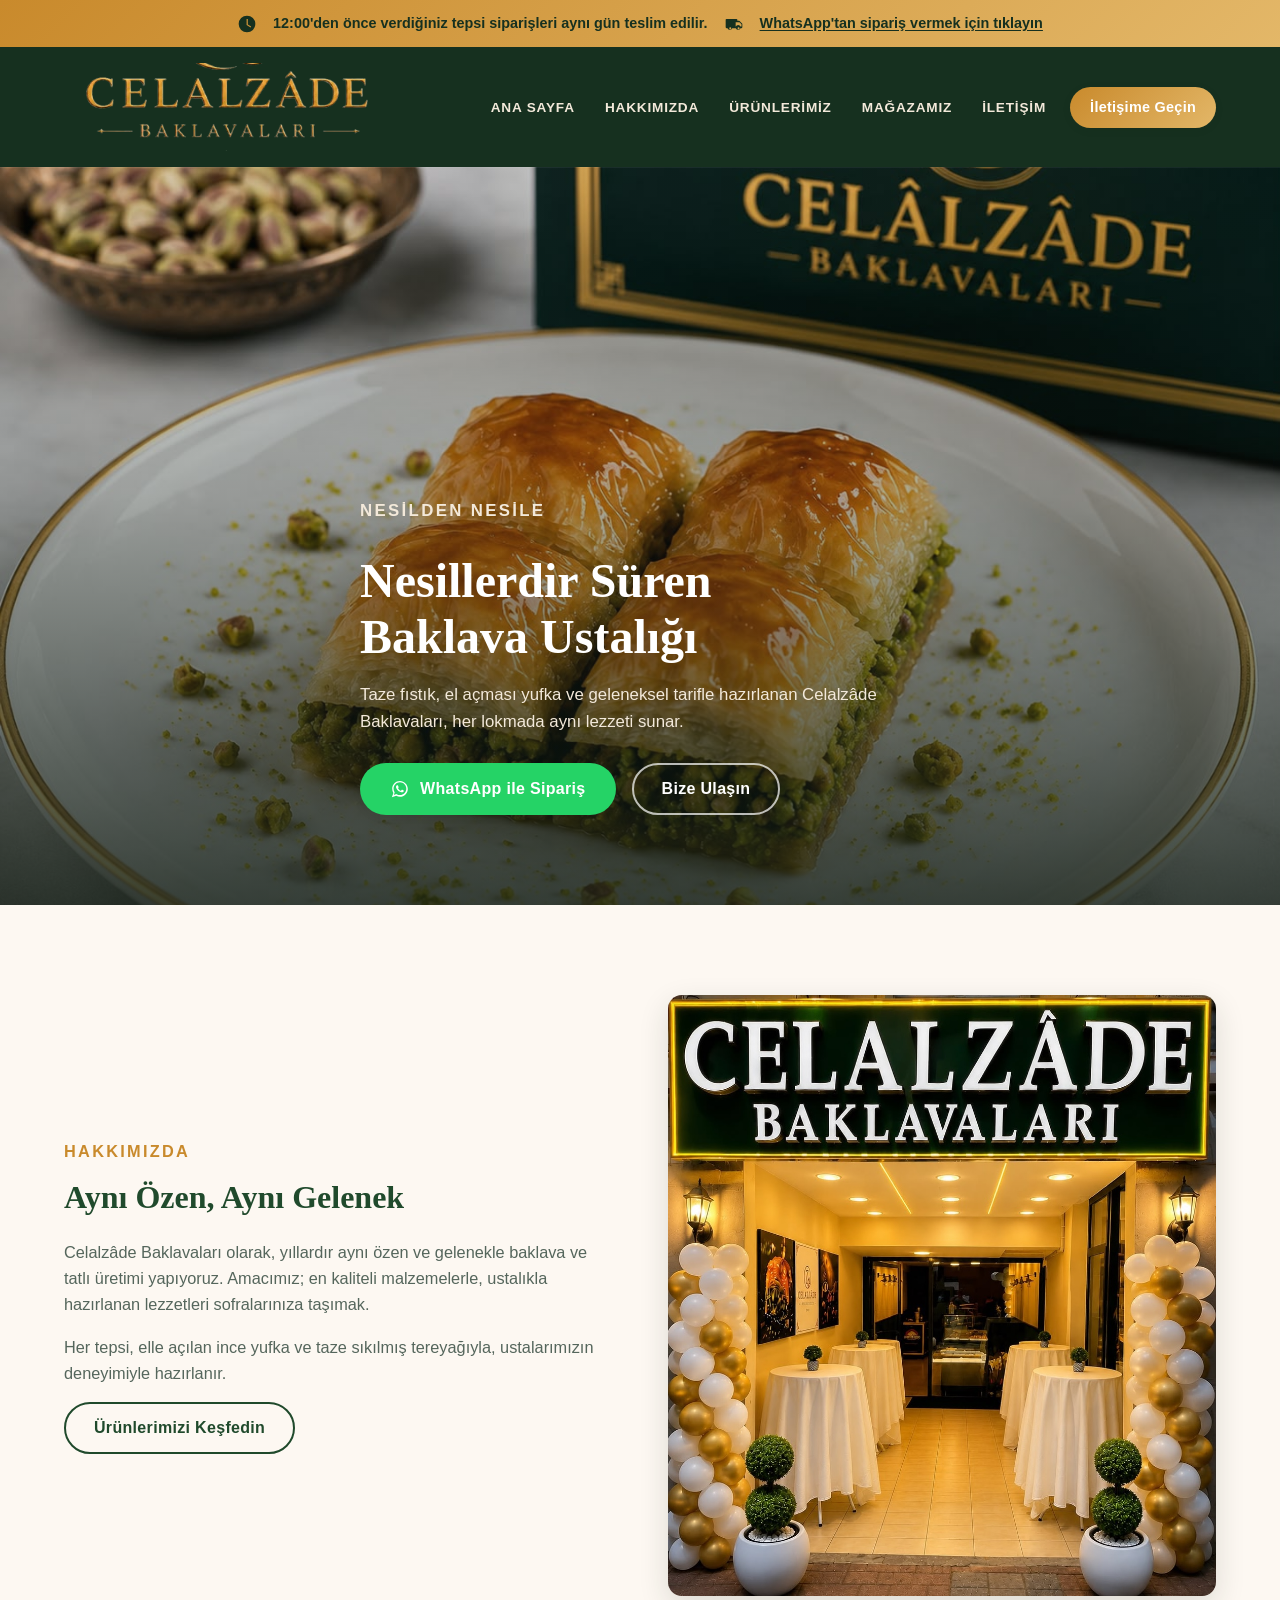
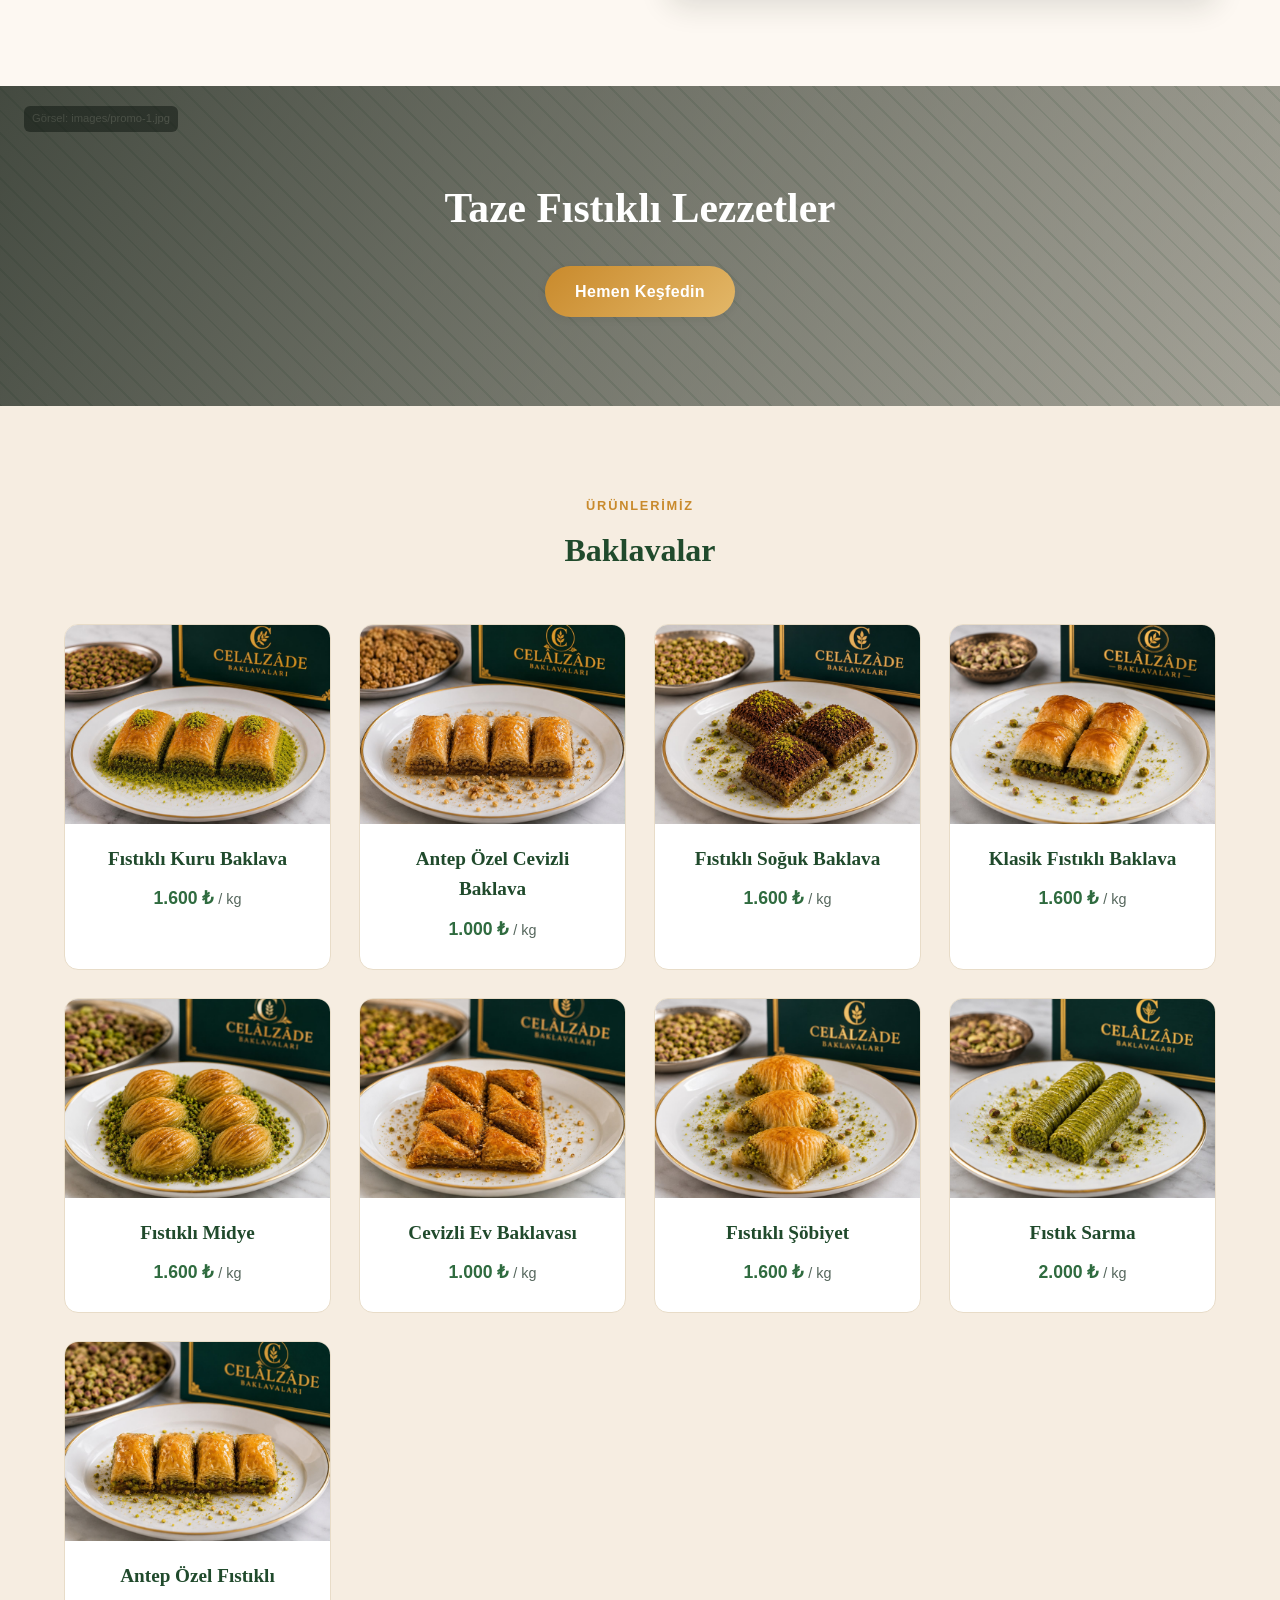
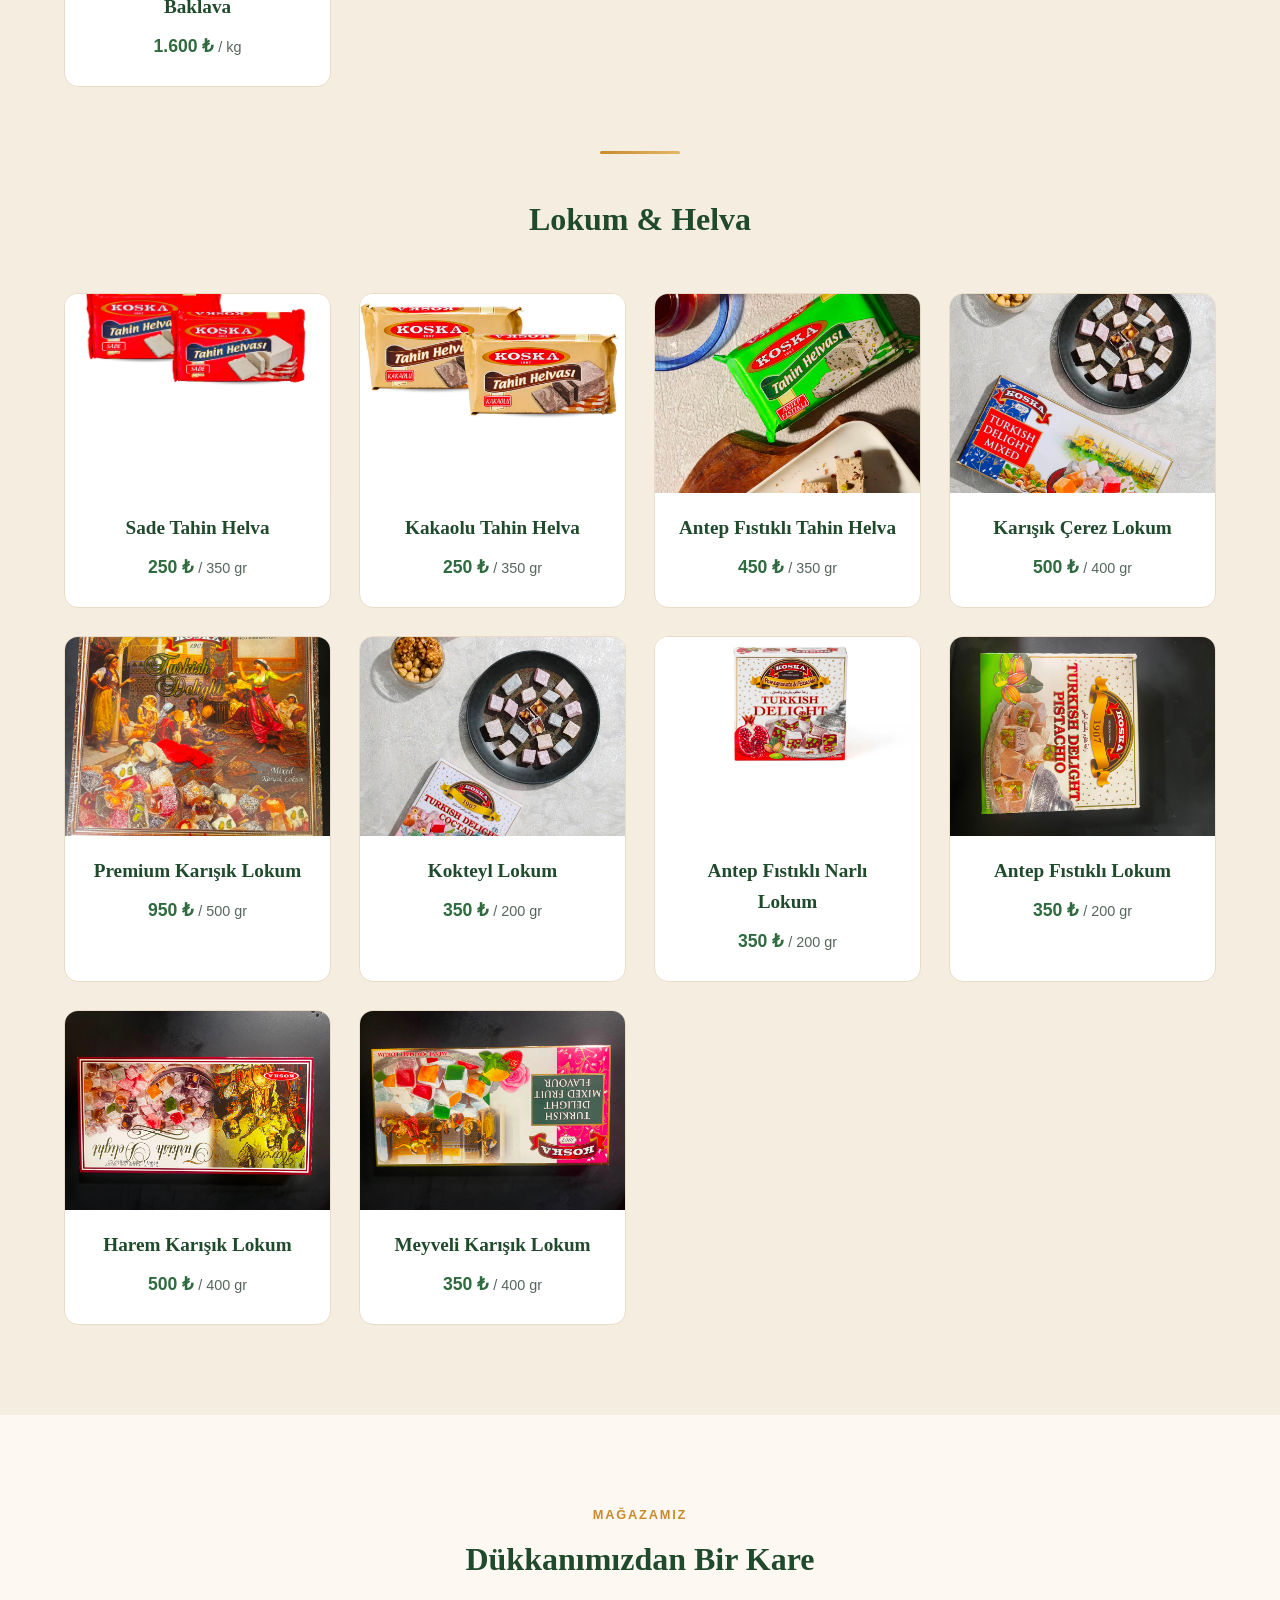
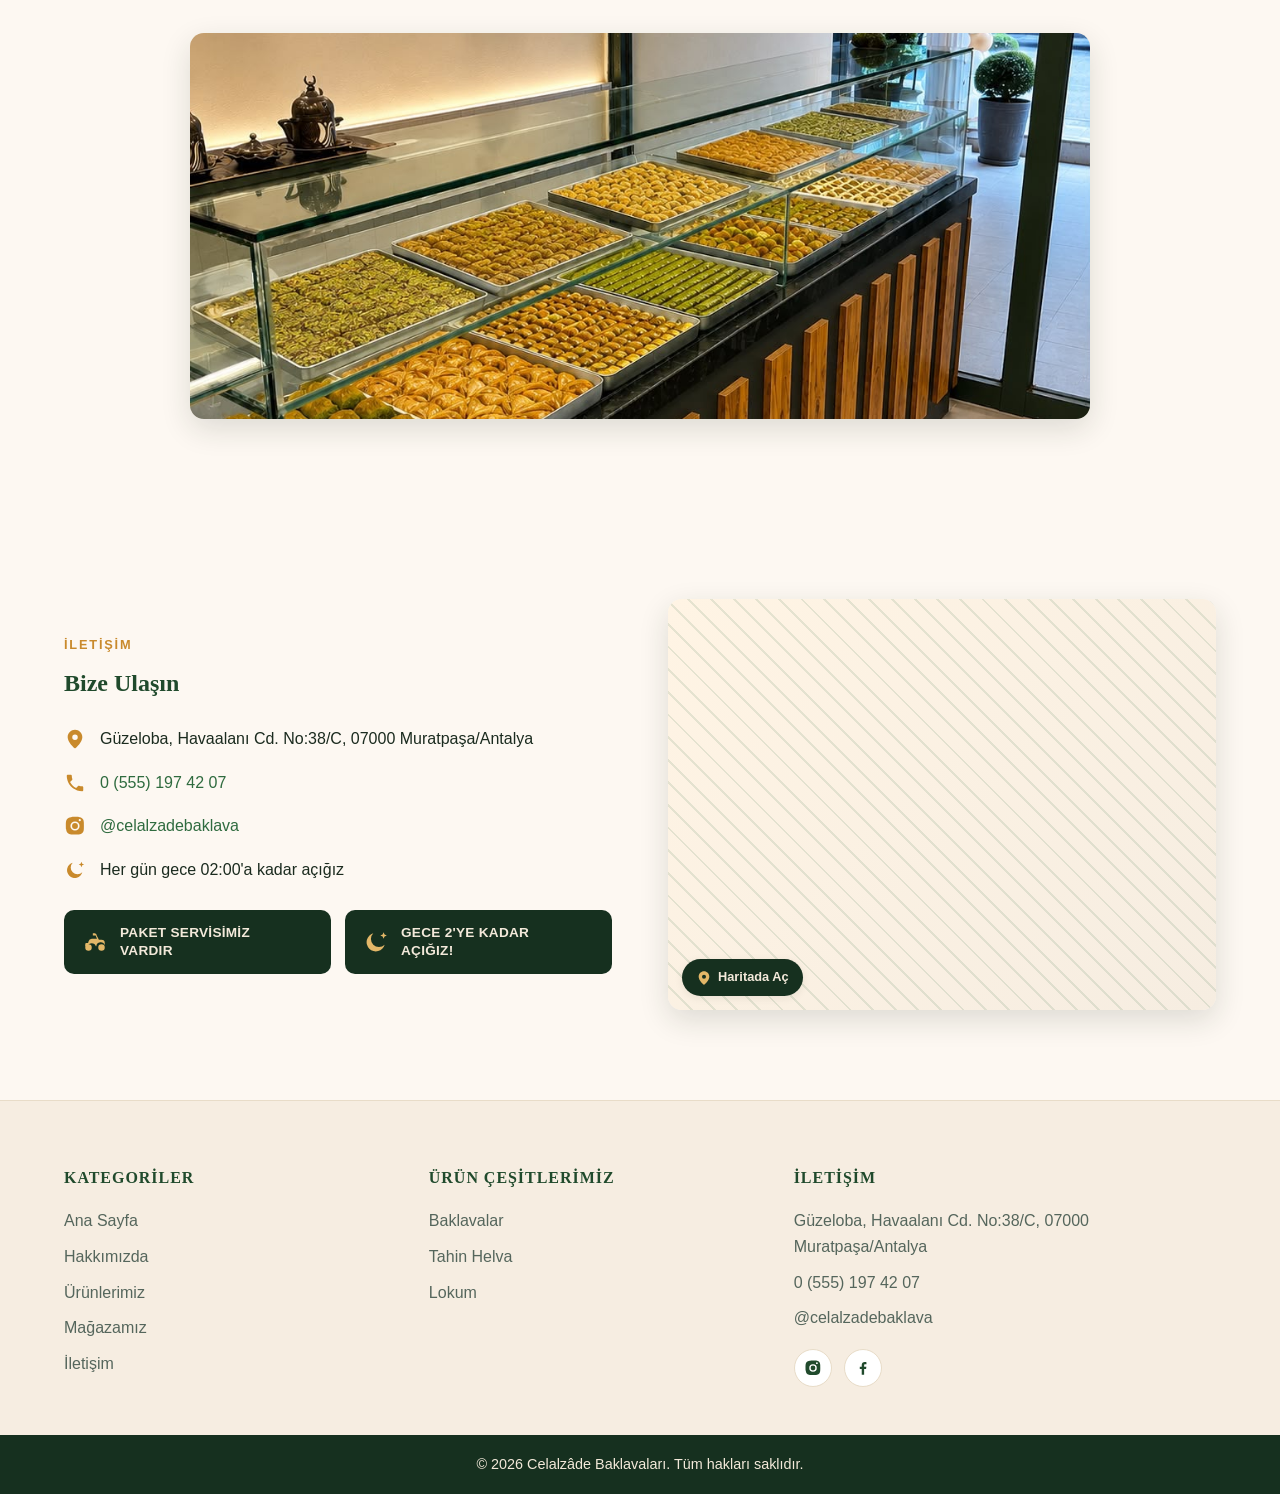
==== commit e55711cf: "Fix Şöbiyet price and add circumflex to Celalzâde Co-Authored-By: Claude Sonnet 5 <noreply@anthropic" ====
--- a/index.html
+++ b/index.html
@@ -3,8 +3,8 @@
 <head>
   <meta charset="UTF-8">
   <meta name="viewport" content="width=device-width, initial-scale=1.0">
-  <title>Celalzade Baklavaları</title>
-  <meta name="description" content="Celalzade Baklavaları - Geleneksel lezzet, ustalıkla hazırlanan baklava ve tatlılar.">
+  <title>Celalzâde Baklavaları</title>
+  <meta name="description" content="Celalzâde Baklavaları - Geleneksel lezzet, ustalıkla hazırlanan baklava ve tatlılar.">
   <link rel="stylesheet" href="css/style.css">
 </head>
 <body>
@@ -23,7 +23,7 @@
       </button>
 
       <a href="#home" class="logo">
-        <img src="images/logo.png?v=2" alt="Celalzade Baklavaları" class="logo-img">
+        <img src="images/logo.png?v=2" alt="Celalzâde Baklavaları" class="logo-img">
       </a>
 
       <nav class="main-nav">
@@ -44,7 +44,7 @@
     <section id="home" class="hero">
       <div class="hero-slides" id="heroSlides">
         <div class="hero-slide is-active">
-          <img src="images/baklava-fistikli-klasik.jpeg" alt="Celalzade Baklavaları" loading="eager" onload="this.nextElementSibling.hidden = true" onerror="this.remove()">
+          <img src="images/baklava-fistikli-klasik.jpeg" alt="Celalzâde Baklavaları" loading="eager" onload="this.nextElementSibling.hidden = true" onerror="this.remove()">
           <span class="media-hint">Görsel: images/baklava-fistikli-klasik.jpeg</span>
         </div>
       </div>
@@ -52,7 +52,7 @@
       <div class="container hero-inner">
         <p class="eyebrow eyebrow-light">Nesilden Nesile</p>
         <h1>Nesillerdir Süren<br>Baklava Ustalığı</h1>
-        <p>Taze fıstık, el açması yufka ve geleneksel tarifle hazırlanan Celalzade Baklavaları, her lokmada aynı lezzeti sunar.</p>
+        <p>Taze fıstık, el açması yufka ve geleneksel tarifle hazırlanan Celalzâde Baklavaları, her lokmada aynı lezzeti sunar.</p>
         <div class="hero-actions">
           <a href="https://wa.me/905551974207?text=Merhaba%2C%20sipari%C5%9F%20vermek%20istiyorum." target="_blank" rel="noopener" class="btn btn-whatsapp">
             <svg viewBox="0 0 32 32" aria-hidden="true"><path d="M16.001 3C9.101 3 3.5 8.6 3.5 15.5c0 2.4.7 4.7 1.9 6.7L3 29l7-2.3c1.9 1 4 1.6 6 1.6 6.9 0 12.5-5.6 12.5-12.5S22.9 3 16 3zm0 22.7c-1.9 0-3.7-.5-5.3-1.4l-.4-.2-4.2 1.4 1.4-4.1-.2-.4a10.15 10.15 0 0 1-1.6-5.5c0-5.6 4.6-10.2 10.2-10.2s10.2 4.6 10.2 10.2-4.5 10.2-10.1 10.2zm5.6-7.6c-.3-.2-1.8-.9-2.1-1-.3-.1-.5-.2-.7.2-.2.3-.8 1-1 1.2-.2.2-.4.2-.7.1-.3-.2-1.3-.5-2.5-1.6-.9-.8-1.5-1.8-1.7-2.1-.2-.3 0-.5.1-.6.1-.1.3-.4.4-.5.1-.2.2-.3.3-.5.1-.2 0-.4 0-.5-.1-.2-.7-1.7-1-2.3-.2-.6-.5-.5-.7-.5h-.6c-.2 0-.5.1-.8.4-.3.3-1 1-1 2.4s1.1 2.8 1.2 3c.1.2 2.2 3.3 5.3 4.7.7.3 1.3.5 1.8.6.7.2 1.4.2 1.9.1.6-.1 1.8-.7 2-1.4.2-.7.2-1.3.2-1.4-.1-.2-.3-.2-.6-.4z"/></svg>
@@ -69,12 +69,12 @@
         <div class="about-text">
           <p class="eyebrow">Hakkımızda</p>
           <h2>Aynı Özen, Aynı Gelenek</h2>
-          <p>Celalzade Baklavaları olarak, yıllardır aynı özen ve gelenekle baklava ve tatlı üretimi yapıyoruz. Amacımız; en kaliteli malzemelerle, ustalıkla hazırlanan lezzetleri sofralarınıza taşımak.</p>
+          <p>Celalzâde Baklavaları olarak, yıllardır aynı özen ve gelenekle baklava ve tatlı üretimi yapıyoruz. Amacımız; en kaliteli malzemelerle, ustalıkla hazırlanan lezzetleri sofralarınıza taşımak.</p>
           <p>Her tepsi, elle açılan ince yufka ve taze sıkılmış tereyağıyla, ustalarımızın deneyimiyle hazırlanır.</p>
           <a href="#products" class="btn btn-outline">Ürünlerimizi Keşfedin</a>
         </div>
         <div class="about-media">
-          <img src="images/hakkimizda.jpeg" alt="Celalzade Baklavaları atölyesi" loading="lazy" onload="this.nextElementSibling.hidden = true" onerror="this.remove()">
+          <img src="images/hakkimizda.jpeg" alt="Celalzâde Baklavaları atölyesi" loading="lazy" onload="this.nextElementSibling.hidden = true" onerror="this.remove()">
           <span class="media-hint">Görsel: images/hakkimizda.jpg</span>
         </div>
       </div>
@@ -162,7 +162,7 @@
             </div>
             <div class="product-body">
               <h3>Fıstıklı Şöbiyet</h3>
-              <p class="product-price">2.000&nbsp;₺ <span>/ kg</span></p>
+              <p class="product-price">1.600&nbsp;₺ <span>/ kg</span></p>
             </div>
           </div>
           <div class="product-card">
@@ -300,7 +300,7 @@
         <p class="eyebrow eyebrow-center">Mağazamız</p>
         <h2 class="section-title">Dükkanımızdan Bir Kare</h2>
         <div class="shop-media">
-          <img src="images/dukkan.jpeg" alt="Celalzade Baklavaları mağaza içi" loading="lazy" onload="this.nextElementSibling.hidden = true" onerror="this.remove()">
+          <img src="images/dukkan.jpeg" alt="Celalzâde Baklavaları mağaza içi" loading="lazy" onload="this.nextElementSibling.hidden = true" onerror="this.remove()">
           <span class="media-hint">Görsel: images/dukkan.jpeg</span>
         </div>
       </div>
@@ -341,8 +341,8 @@
             </div>
           </div>
         </div>
-        <a class="contact-media" href="https://www.google.com/maps/place/Celalzade+Baklavalar%C4%B1/@36.8576337,30.7893008,17z/data=!3m1!4b1!4m6!3m5!1s0x14c39b492f8c96a5:0xa9283ddcf8651470!8m2!3d36.8576338!4d30.7941717!16s%2Fg%2F11zctrhz6n?entry=ttu&g_ep=EgoyMDI2MDcyNi4wIKXMDSoASAFQAw%3D%3D" target="_blank" rel="noopener" aria-label="Google Haritalar'da konumu görüntüle">
-          <iframe src="https://www.google.com/maps?q=36.8576338,30.7941717&z=17&output=embed" loading="lazy" title="Celalzade Baklavaları konum haritası" referrerpolicy="no-referrer-when-downgrade"></iframe>
+        <a class="contact-media" href="https://www.google.com/maps/place/Celalzâde+Baklavalar%C4%B1/@36.8576337,30.7893008,17z/data=!3m1!4b1!4m6!3m5!1s0x14c39b492f8c96a5:0xa9283ddcf8651470!8m2!3d36.8576338!4d30.7941717!16s%2Fg%2F11zctrhz6n?entry=ttu&g_ep=EgoyMDI2MDcyNi4wIKXMDSoASAFQAw%3D%3D" target="_blank" rel="noopener" aria-label="Google Haritalar'da konumu görüntüle">
+          <iframe src="https://www.google.com/maps?q=36.8576338,30.7941717&z=17&output=embed" loading="lazy" title="Celalzâde Baklavaları konum haritası" referrerpolicy="no-referrer-when-downgrade"></iframe>
           <span class="map-badge">
             <svg viewBox="0 0 24 24" aria-hidden="true"><path d="M12 2C7.6 2 4 5.6 4 10c0 5.4 7 11.5 7.3 11.7.2.2.5.3.7.3s.5-.1.7-.3C13 21.5 20 15.4 20 10c0-4.4-3.6-8-8-8zm0 11a3 3 0 1 1 0-6 3 3 0 0 1 0 6z"/></svg>
             Haritada Aç
@@ -390,7 +390,7 @@
 
     <div class="footer-bottom">
       <div class="container footer-bottom-inner">
-        <p>&copy; <span id="year"></span> Celalzade Baklavaları. Tüm hakları saklıdır.</p>
+        <p>&copy; <span id="year"></span> Celalzâde Baklavaları. Tüm hakları saklıdır.</p>
       </div>
     </div>
   </footer>
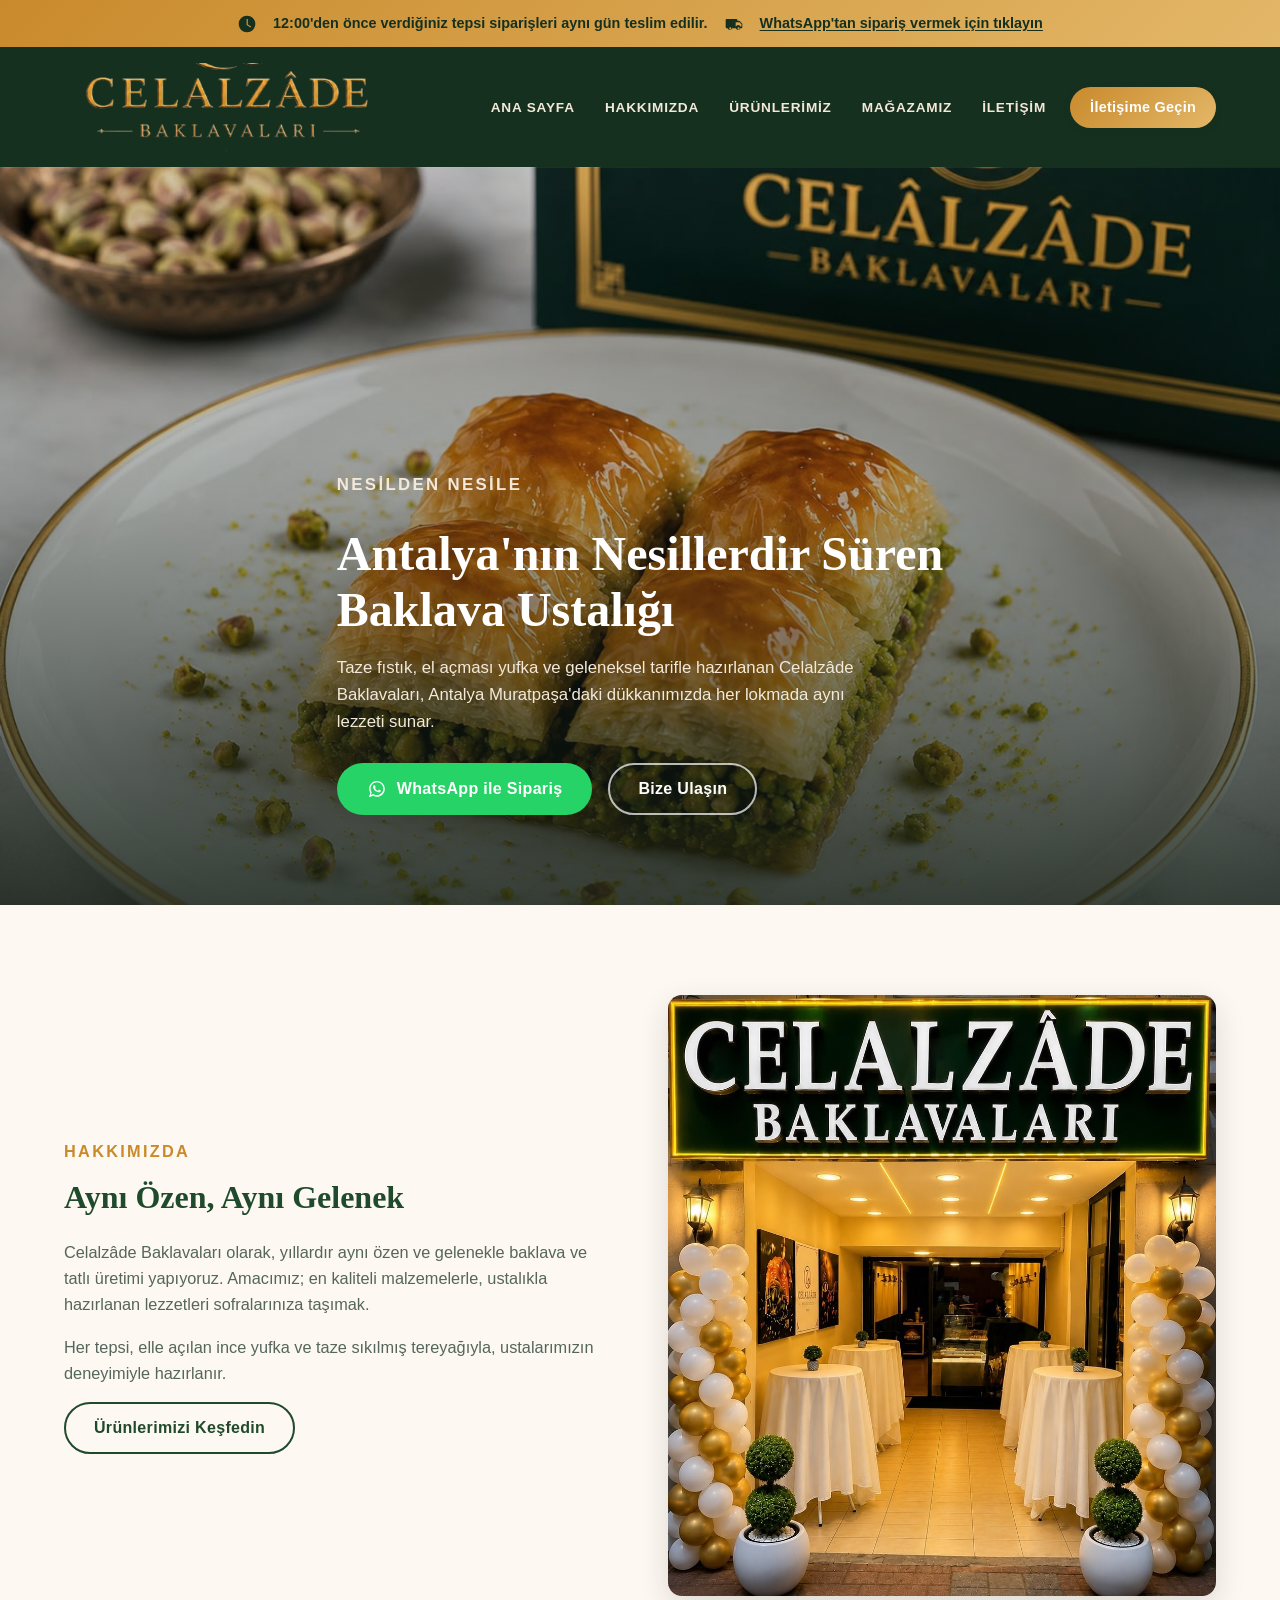
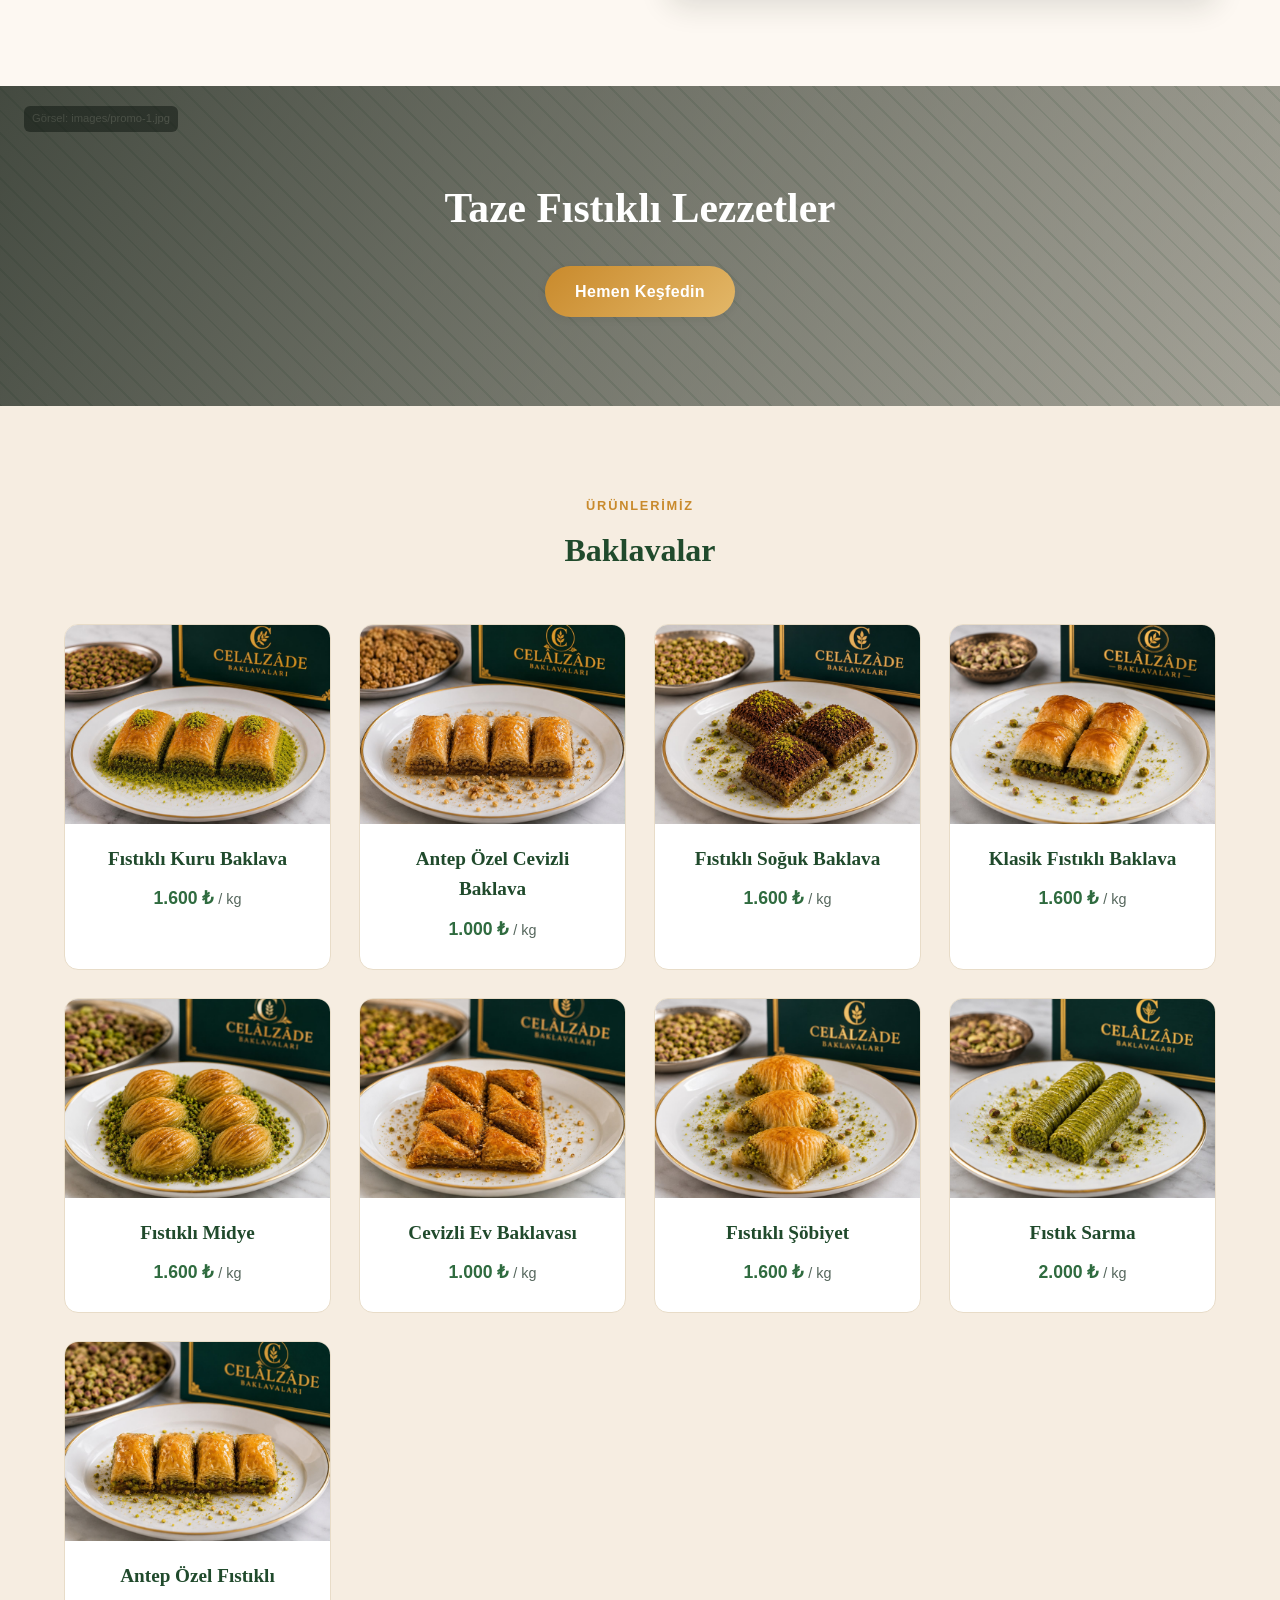
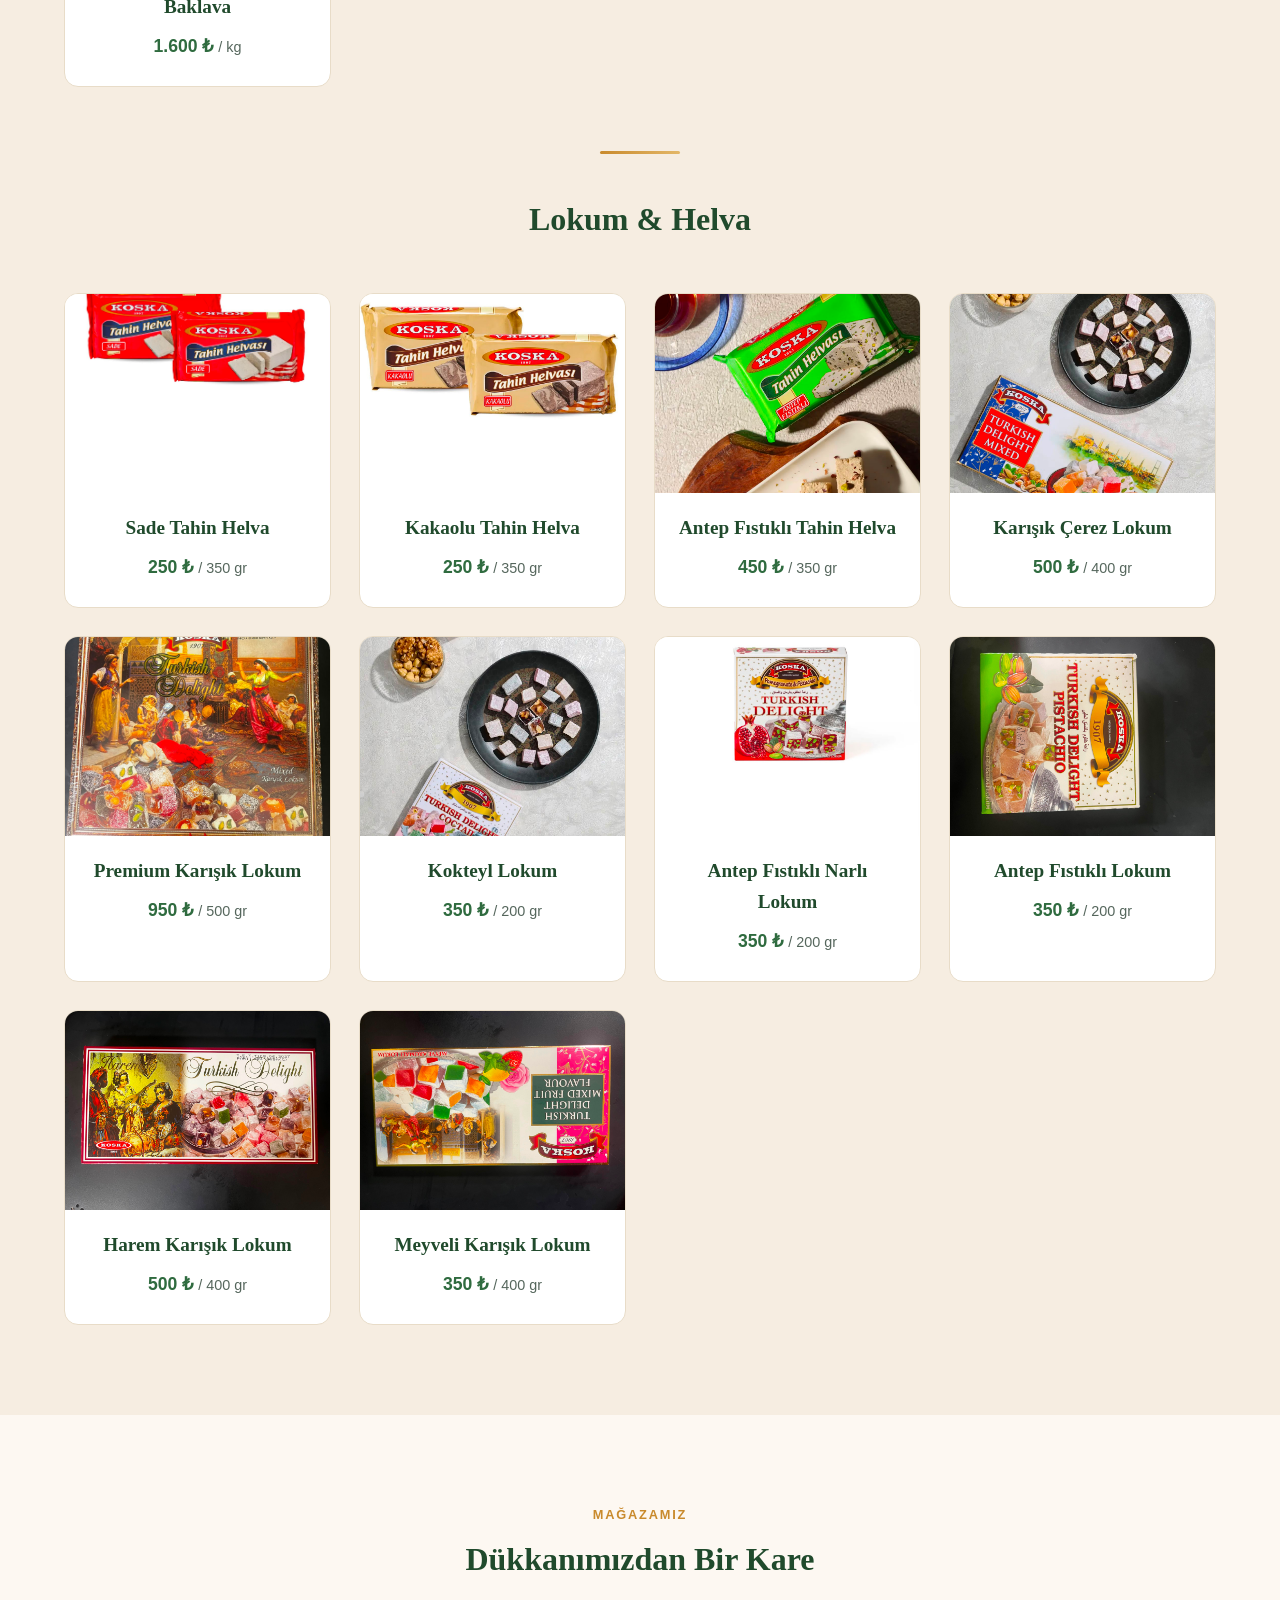
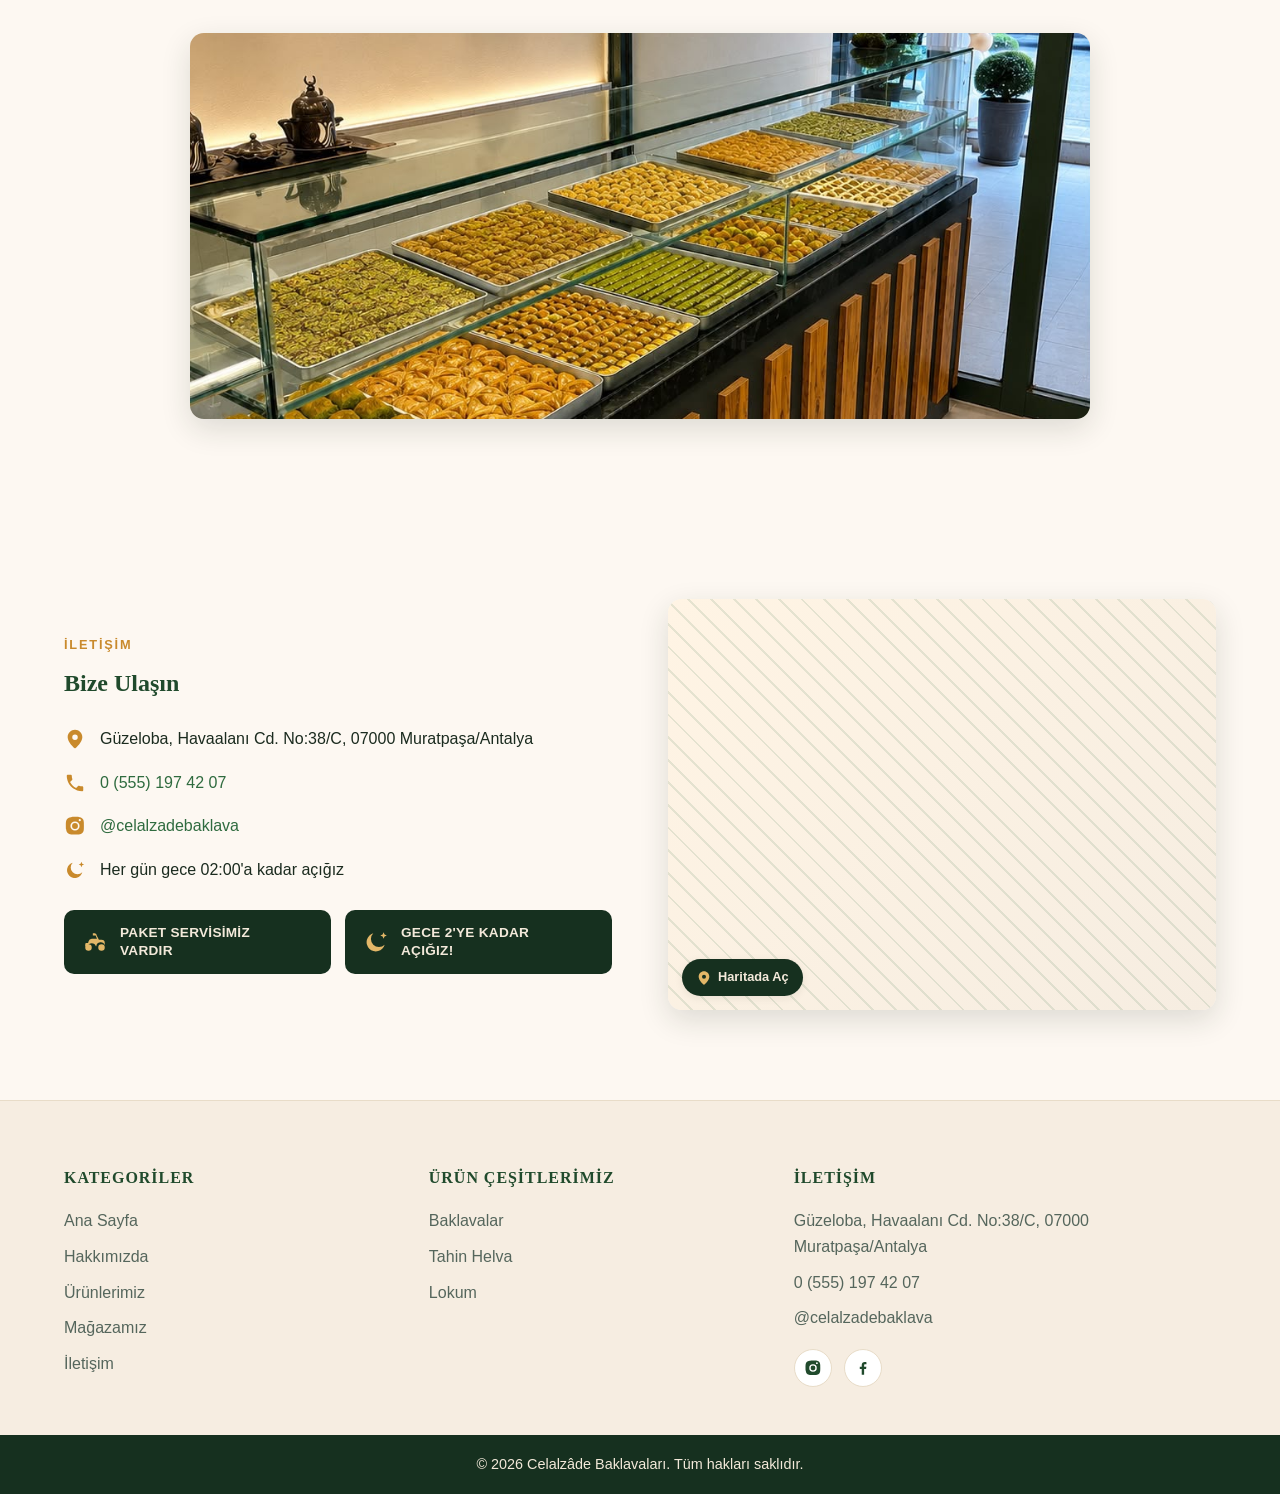
==== commit 04e2255c: "Add local SEO: meta tags, JSON-LD Bakery schema, sitemap, robots.txt Co-Authored-By: Claude Sonnet 5" ====
--- a/index.html
+++ b/index.html
@@ -3,9 +3,52 @@
 <head>
   <meta charset="UTF-8">
   <meta name="viewport" content="width=device-width, initial-scale=1.0">
-  <title>Celalzâde Baklavaları</title>
-  <meta name="description" content="Celalzâde Baklavaları - Geleneksel lezzet, ustalıkla hazırlanan baklava ve tatlılar.">
+  <title>Celalzâde Baklavaları | Antalya Baklava - Muratpaşa</title>
+  <meta name="description" content="Antalya Muratpaşa'da Celalzâde Baklavaları: Antep fıstıklı baklava, şöbiyet, tahin helvası ve lokum. El açması yufka, geleneksel tarif, aynı gün teslimat.">
+  <link rel="canonical" href="https://celalzadebaklavalari.com/">
+
+  <meta property="og:type" content="website">
+  <meta property="og:locale" content="tr_TR">
+  <meta property="og:site_name" content="Celalzâde Baklavaları">
+  <meta property="og:title" content="Celalzâde Baklavaları | Antalya Baklava - Muratpaşa">
+  <meta property="og:description" content="Antalya Muratpaşa'da Celalzâde Baklavaları: Antep fıstıklı baklava, şöbiyet, tahin helvası ve lokum. El açması yufka, geleneksel tarif.">
+  <meta property="og:url" content="https://celalzadebaklavalari.com/">
+  <meta property="og:image" content="https://celalzadebaklavalari.com/images/baklava-fistikli-klasik.jpeg">
+
+  <meta name="twitter:card" content="summary_large_image">
+  <meta name="twitter:title" content="Celalzâde Baklavaları | Antalya Baklava - Muratpaşa">
+  <meta name="twitter:description" content="Antalya Muratpaşa'da Celalzâde Baklavaları: Antep fıstıklı baklava, şöbiyet, tahin helvası ve lokum.">
+  <meta name="twitter:image" content="https://celalzadebaklavalari.com/images/baklava-fistikli-klasik.jpeg">
+
   <link rel="stylesheet" href="css/style.css">
+
+  <script type="application/ld+json">
+  {
+    "@context": "https://schema.org",
+    "@type": "Bakery",
+    "name": "Celalzâde Baklavaları",
+    "image": "https://celalzadebaklavalari.com/images/baklava-fistikli-klasik.jpeg",
+    "url": "https://celalzadebaklavalari.com/",
+    "telephone": "+905551974207",
+    "priceRange": "₺₺",
+    "address": {
+      "@type": "PostalAddress",
+      "streetAddress": "Güzeloba, Havaalanı Cd. No:38/C",
+      "addressLocality": "Muratpaşa",
+      "addressRegion": "Antalya",
+      "postalCode": "07000",
+      "addressCountry": "TR"
+    },
+    "geo": {
+      "@type": "GeoCoordinates",
+      "latitude": 36.8576338,
+      "longitude": 30.7941717
+    },
+    "sameAs": [
+      "https://instagram.com/celalzadebaklava"
+    ]
+  }
+  </script>
 </head>
 <body>
 
@@ -51,8 +94,8 @@
       <div class="hero-overlay"></div>
       <div class="container hero-inner">
         <p class="eyebrow eyebrow-light">Nesilden Nesile</p>
-        <h1>Nesillerdir Süren<br>Baklava Ustalığı</h1>
-        <p>Taze fıstık, el açması yufka ve geleneksel tarifle hazırlanan Celalzâde Baklavaları, her lokmada aynı lezzeti sunar.</p>
+        <h1>Antalya'nın Nesillerdir Süren<br>Baklava Ustalığı</h1>
+        <p>Taze fıstık, el açması yufka ve geleneksel tarifle hazırlanan Celalzâde Baklavaları, Antalya Muratpaşa'daki dükkanımızda her lokmada aynı lezzeti sunar.</p>
         <div class="hero-actions">
           <a href="https://wa.me/905551974207?text=Merhaba%2C%20sipari%C5%9F%20vermek%20istiyorum." target="_blank" rel="noopener" class="btn btn-whatsapp">
             <svg viewBox="0 0 32 32" aria-hidden="true"><path d="M16.001 3C9.101 3 3.5 8.6 3.5 15.5c0 2.4.7 4.7 1.9 6.7L3 29l7-2.3c1.9 1 4 1.6 6 1.6 6.9 0 12.5-5.6 12.5-12.5S22.9 3 16 3zm0 22.7c-1.9 0-3.7-.5-5.3-1.4l-.4-.2-4.2 1.4 1.4-4.1-.2-.4a10.15 10.15 0 0 1-1.6-5.5c0-5.6 4.6-10.2 10.2-10.2s10.2 4.6 10.2 10.2-4.5 10.2-10.1 10.2zm5.6-7.6c-.3-.2-1.8-.9-2.1-1-.3-.1-.5-.2-.7.2-.2.3-.8 1-1 1.2-.2.2-.4.2-.7.1-.3-.2-1.3-.5-2.5-1.6-.9-.8-1.5-1.8-1.7-2.1-.2-.3 0-.5.1-.6.1-.1.3-.4.4-.5.1-.2.2-.3.3-.5.1-.2 0-.4 0-.5-.1-.2-.7-1.7-1-2.3-.2-.6-.5-.5-.7-.5h-.6c-.2 0-.5.1-.8.4-.3.3-1 1-1 2.4s1.1 2.8 1.2 3c.1.2 2.2 3.3 5.3 4.7.7.3 1.3.5 1.8.6.7.2 1.4.2 1.9.1.6-.1 1.8-.7 2-1.4.2-.7.2-1.3.2-1.4-.1-.2-.3-.2-.6-.4z"/></svg>
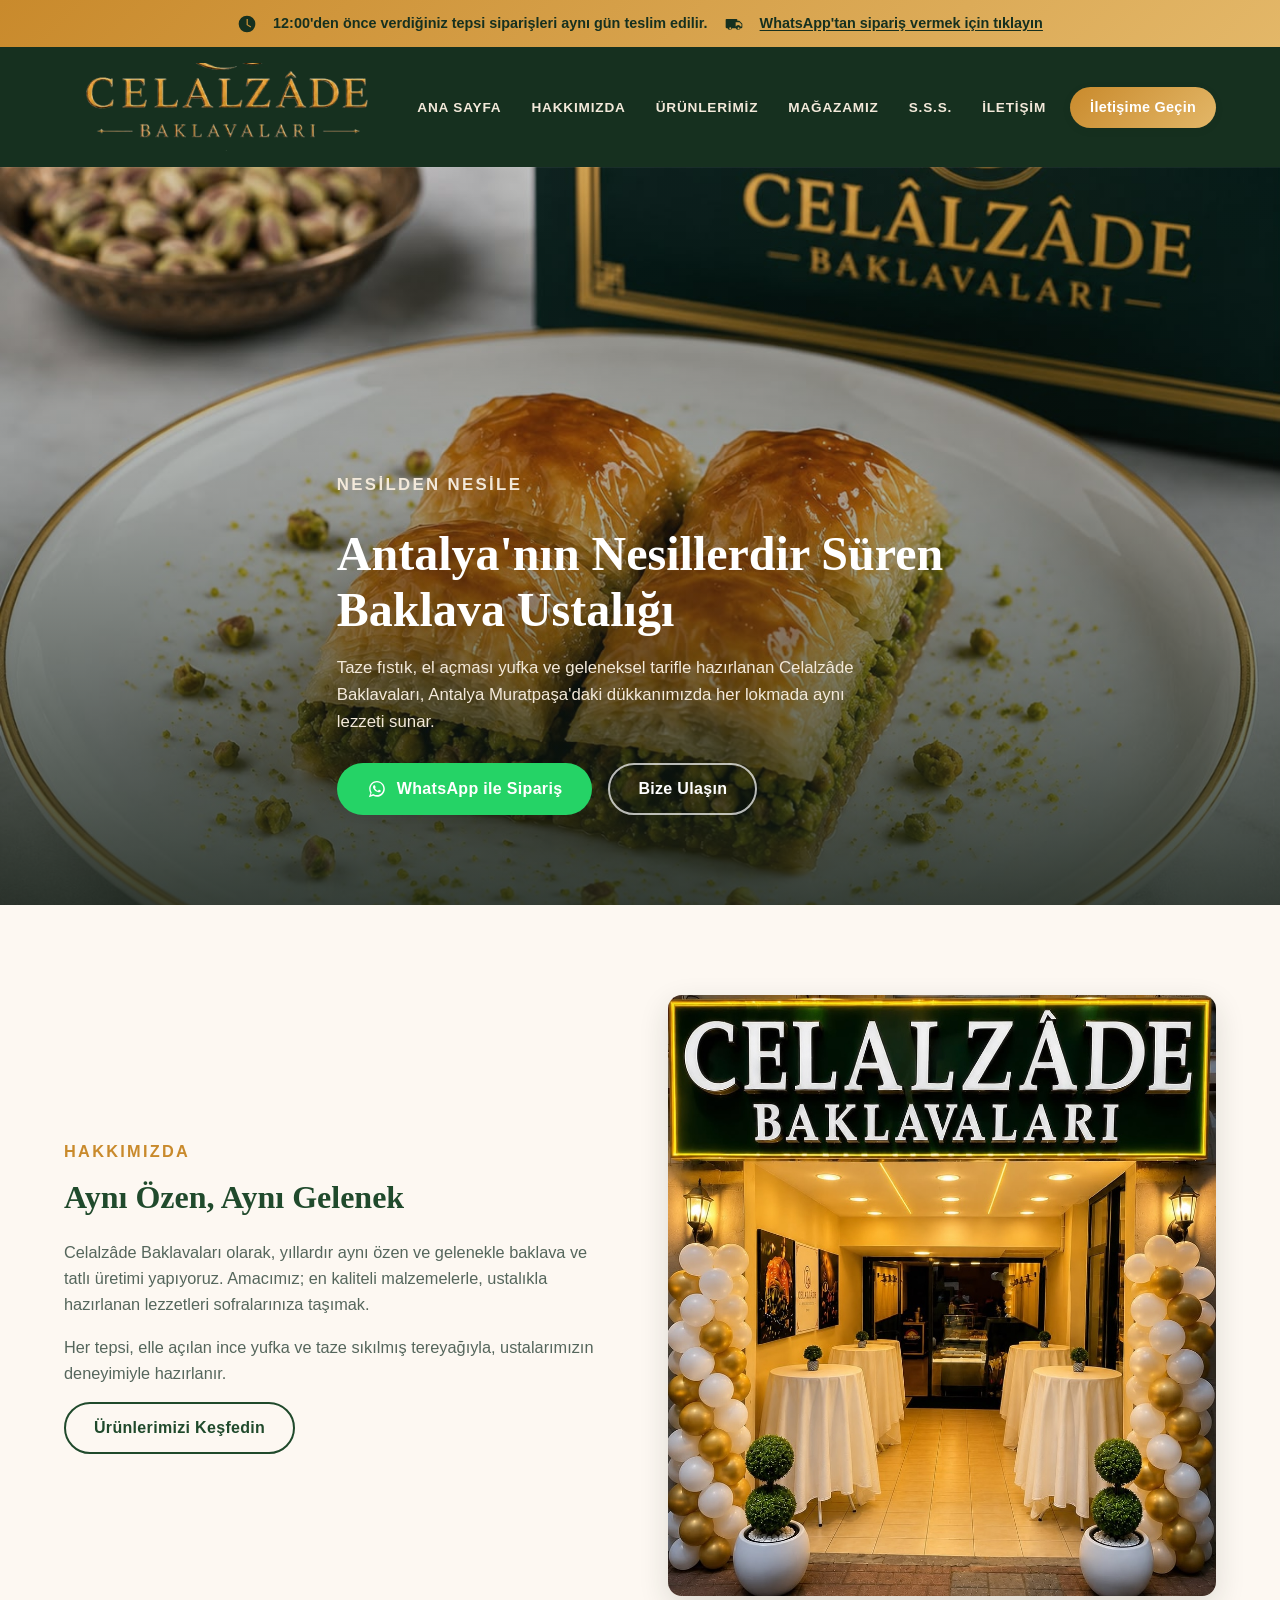
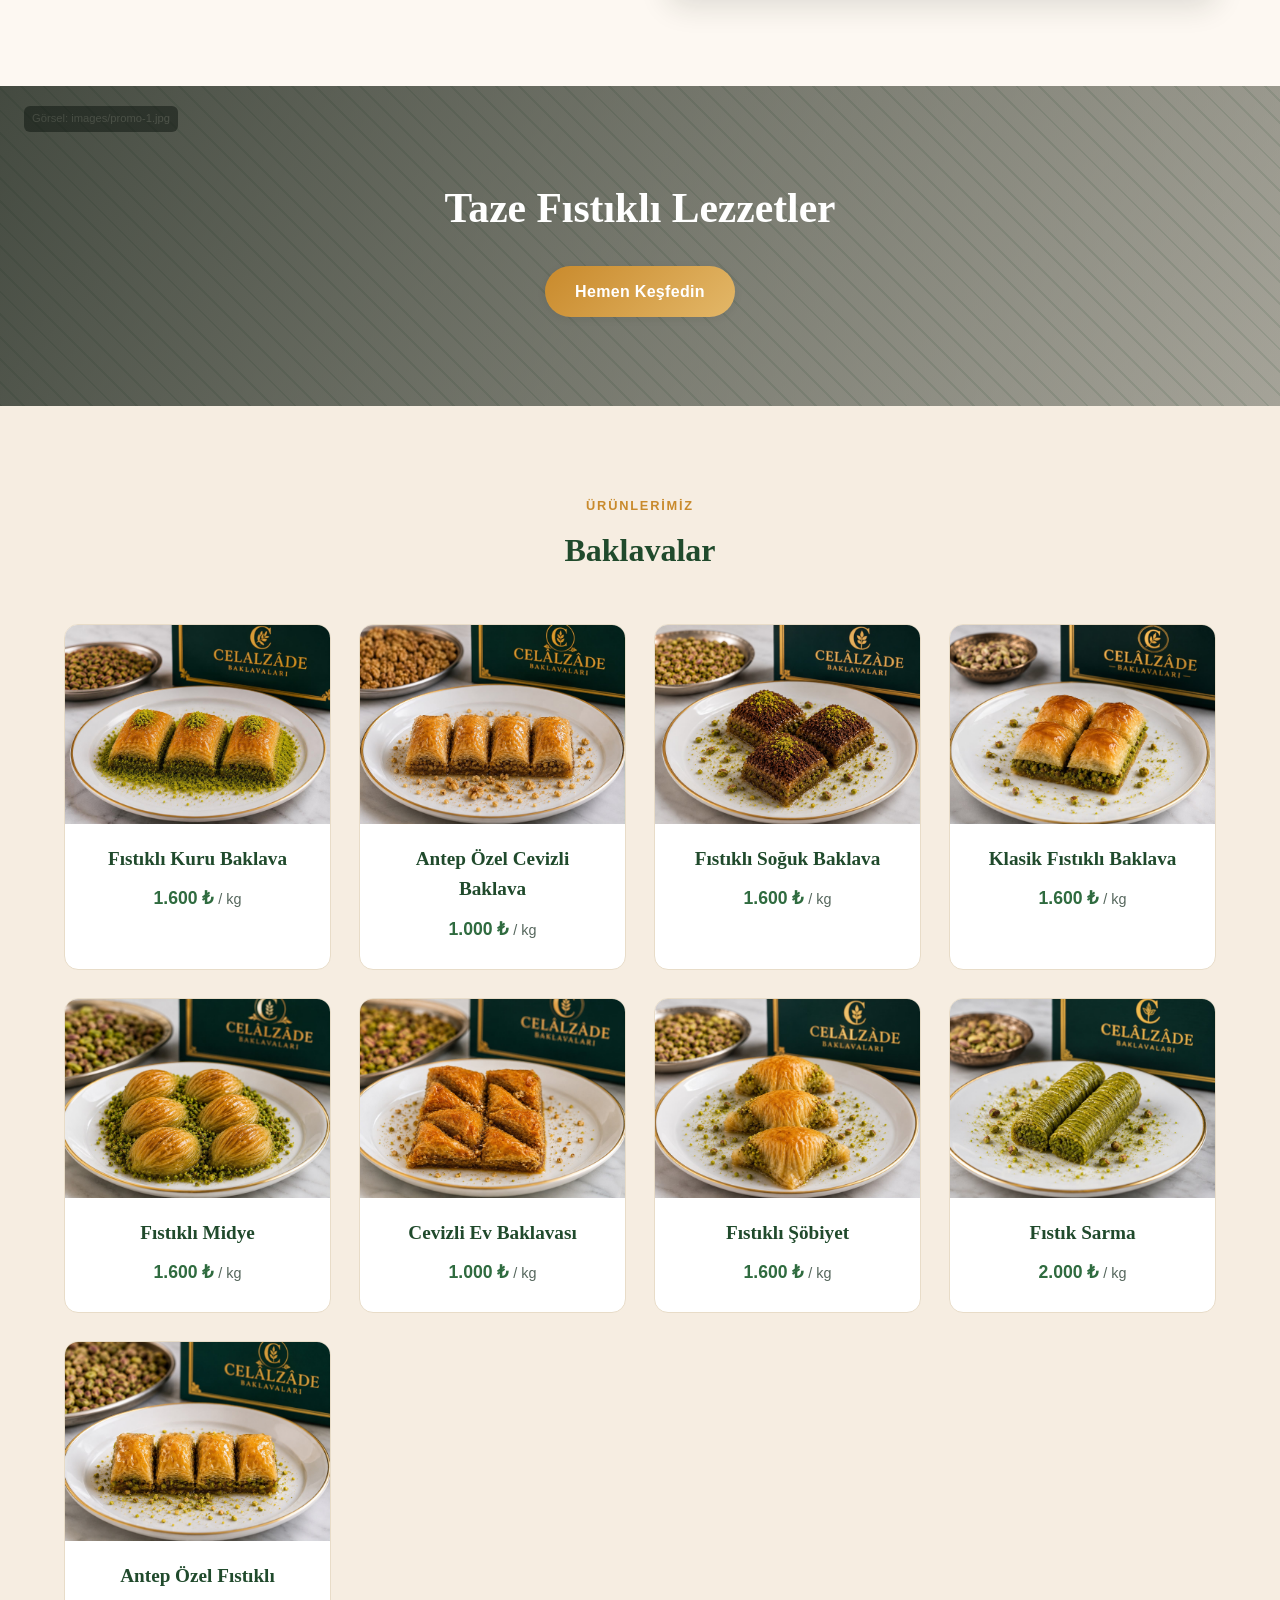
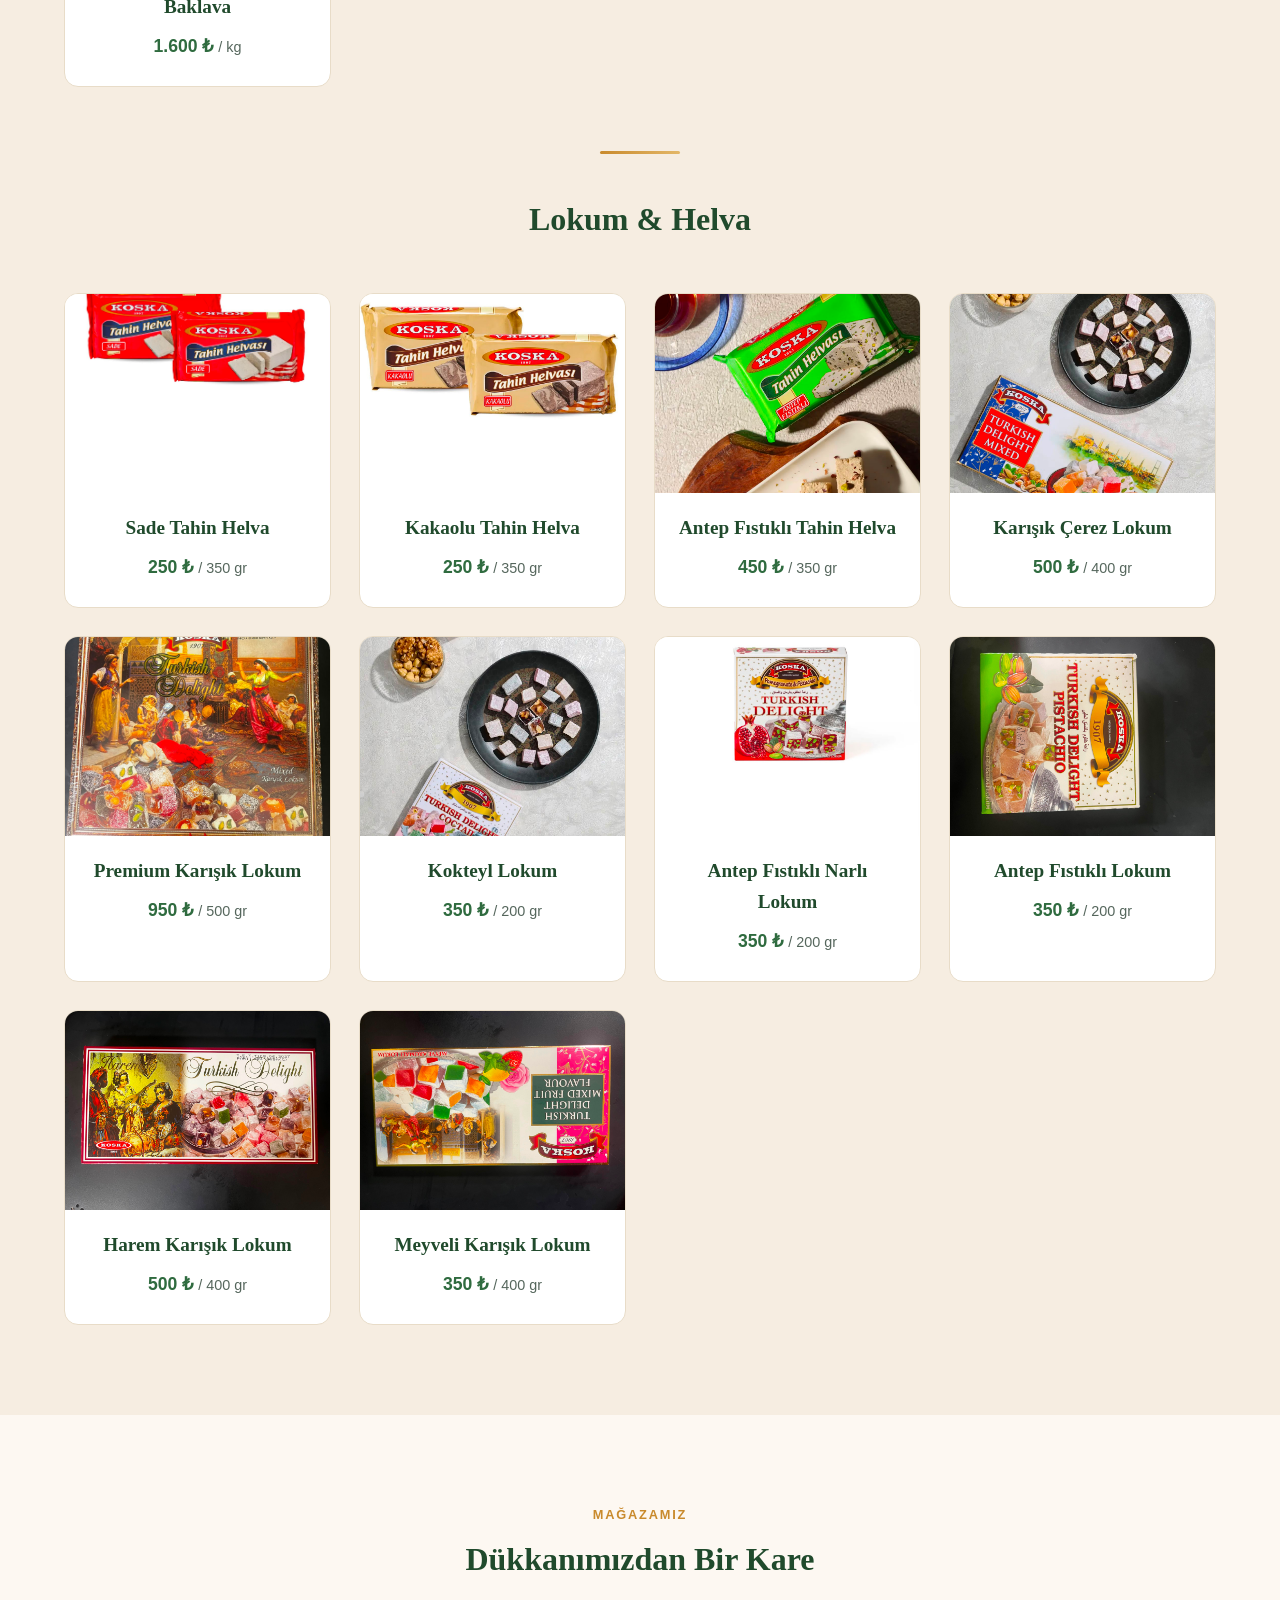
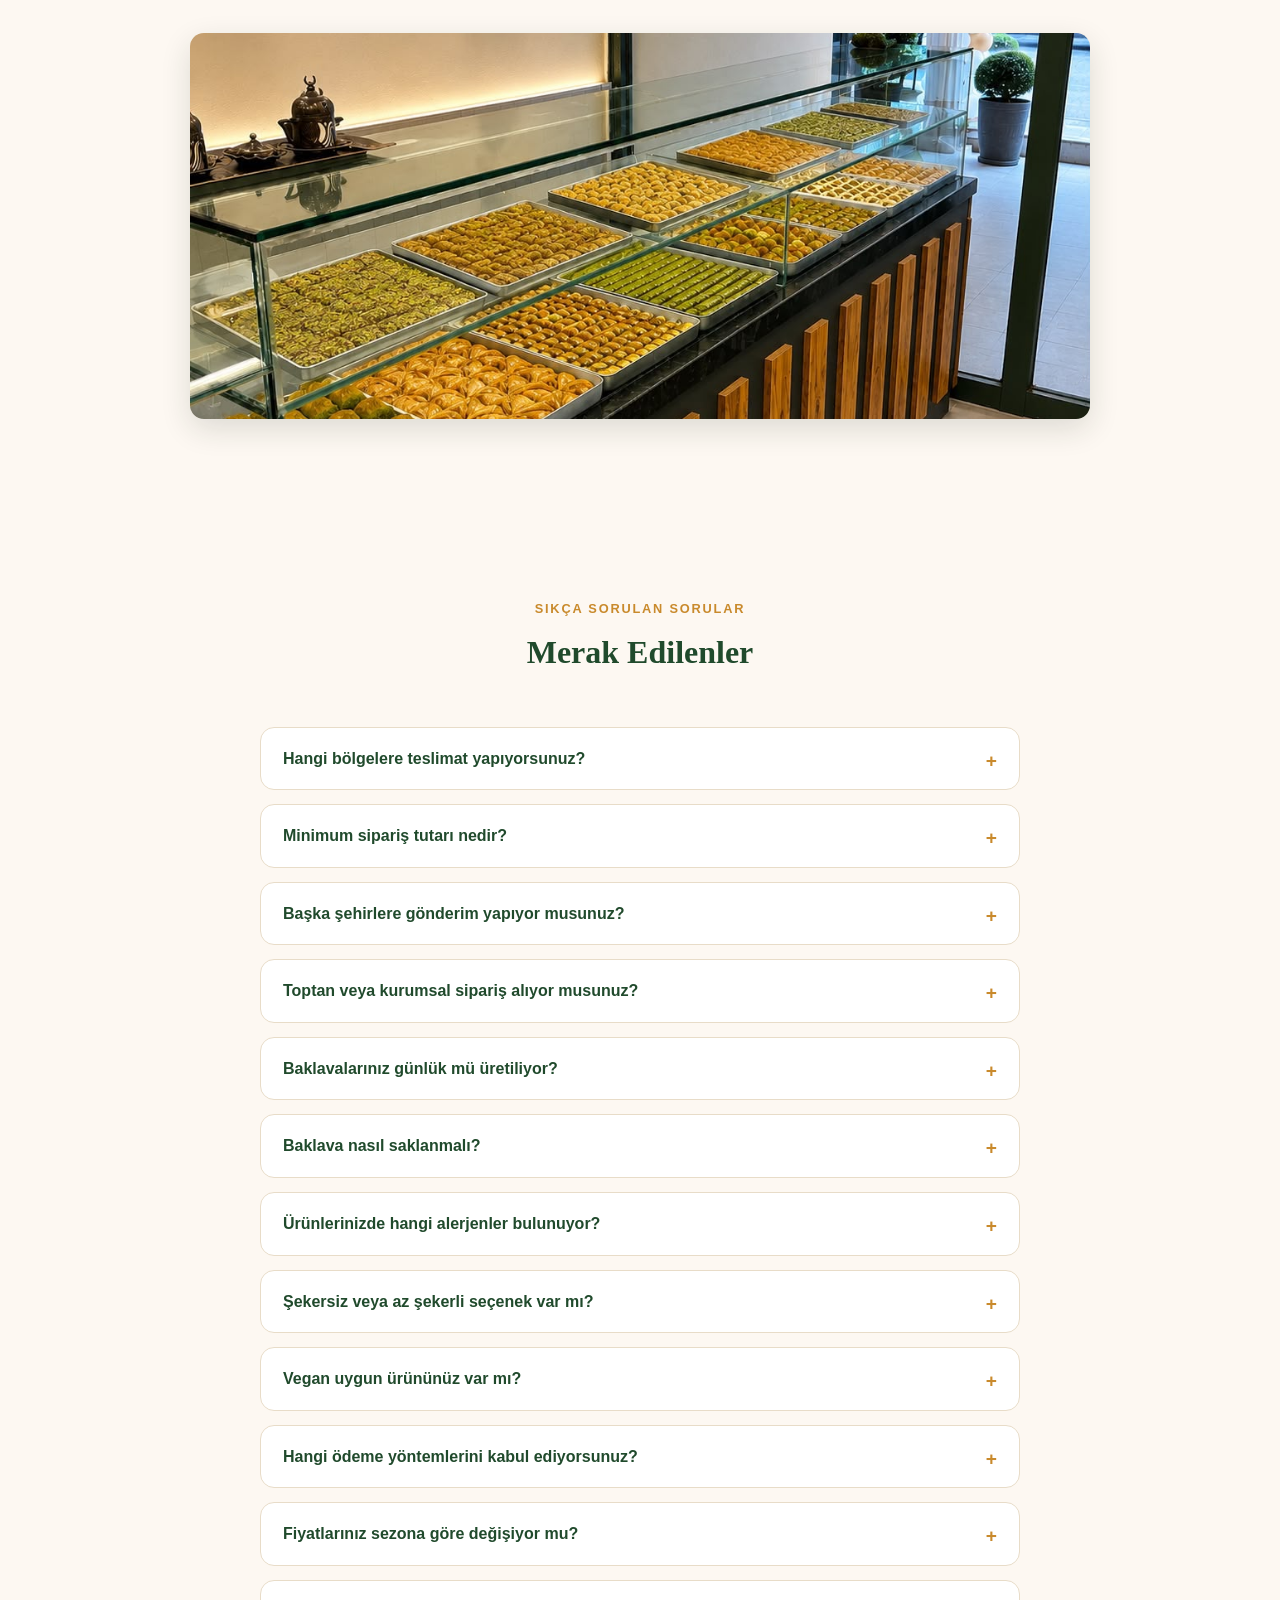
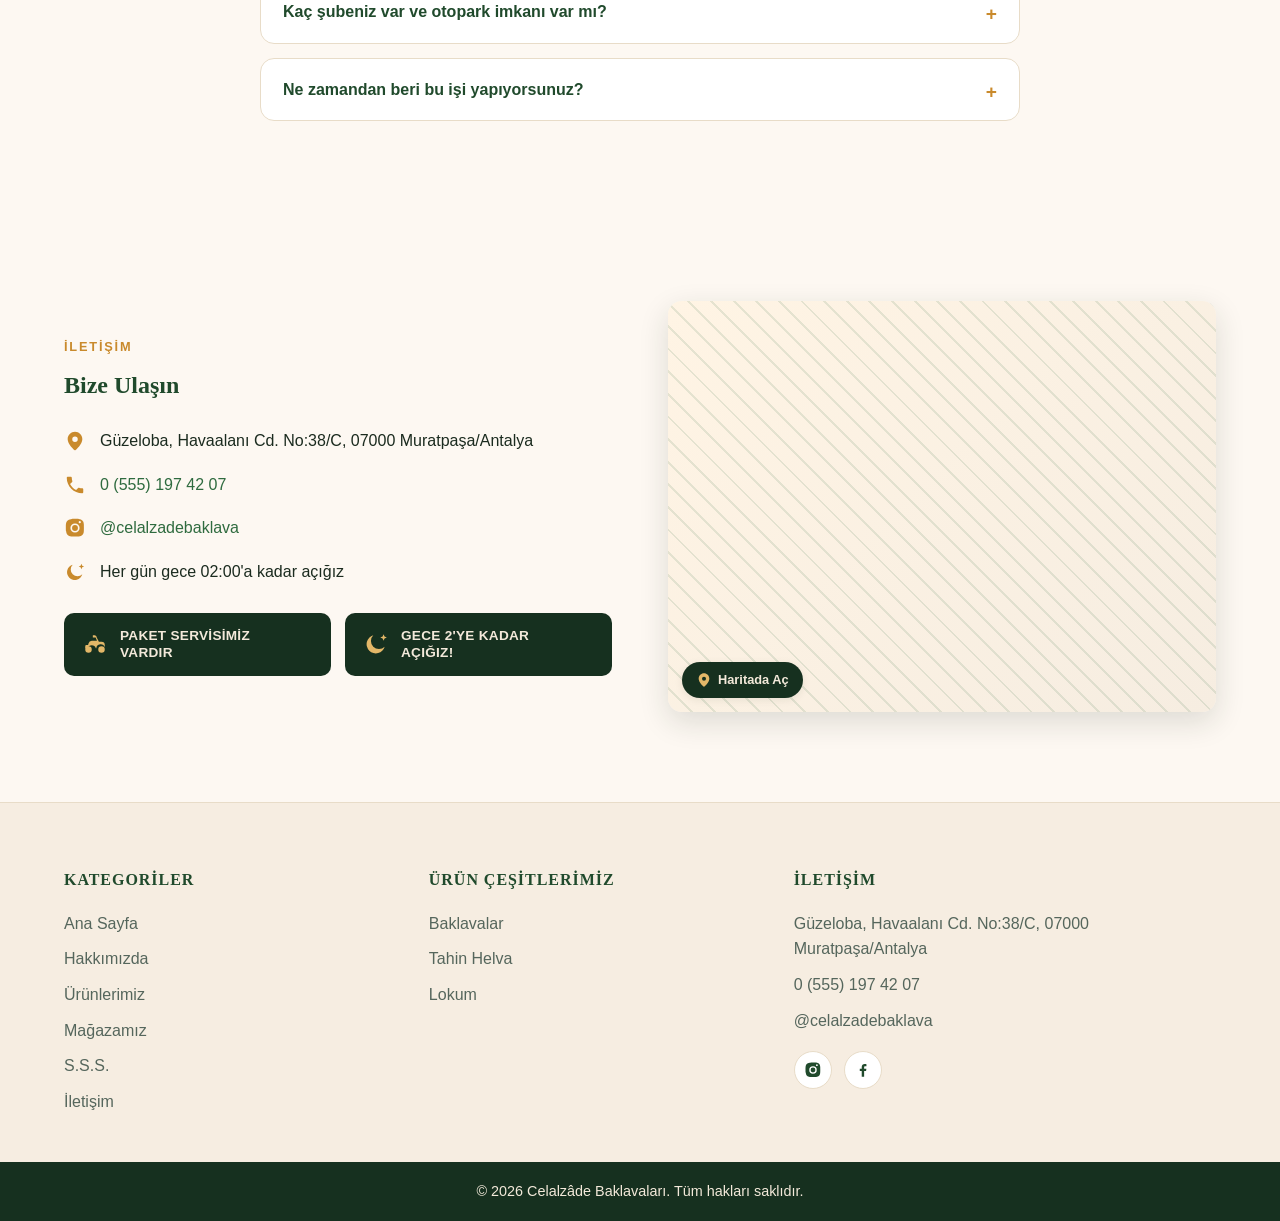
==== commit 30a71948: "Add FAQ section with FAQPage schema for local SEO Co-Authored-By: Claude Sonnet 5 <noreply@anthropic" ====
--- a/index.html
+++ b/index.html
@@ -49,6 +49,119 @@
     ]
   }
   </script>
+
+  <script type="application/ld+json">
+  {
+    "@context": "https://schema.org",
+    "@type": "FAQPage",
+    "mainEntity": [
+      {
+        "@type": "Question",
+        "name": "Hangi bölgelere teslimat yapıyorsunuz?",
+        "acceptedAnswer": {
+          "@type": "Answer",
+          "text": "Antalya Muratpaşa başta olmak üzere Lara, Güzeloba, Fener, Şirinyalı, Ermenek ile Aksu Kundu ve Aksu Altıntaş mahallelerine kurye ile teslimat yapıyoruz. Her gün 10:00-02:00 saatleri arasında ortalama 45 dakikada teslimat sağlıyoruz."
+        }
+      },
+      {
+        "@type": "Question",
+        "name": "Minimum sipariş tutarı nedir?",
+        "acceptedAnswer": {
+          "@type": "Answer",
+          "text": "Kurye ile teslimat için minimum sipariş tutarımız 800 ₺'dir."
+        }
+      },
+      {
+        "@type": "Question",
+        "name": "Başka şehirlere gönderim yapıyor musunuz?",
+        "acceptedAnswer": {
+          "@type": "Answer",
+          "text": "Evet, tepsi baklava siparişlerinde Antalya dışındaki şehirlere de gönderim yapabiliyoruz."
+        }
+      },
+      {
+        "@type": "Question",
+        "name": "Toptan veya kurumsal sipariş alıyor musunuz?",
+        "acceptedAnswer": {
+          "@type": "Answer",
+          "text": "Evet, toptan siparişlerde minimum 1 tepsi ile başlıyoruz. Düğün, nişan ve organizasyonlar için özel tepsi hazırlığı ve kurumsal hediye siparişi de alıyoruz."
+        }
+      },
+      {
+        "@type": "Question",
+        "name": "Baklavalarınız günlük mü üretiliyor?",
+        "acceptedAnswer": {
+          "@type": "Answer",
+          "text": "Evet, tüm ürünlerimiz her gün taze olarak, el açması yufka ile hazırlanır."
+        }
+      },
+      {
+        "@type": "Question",
+        "name": "Baklava nasıl saklanmalı?",
+        "acceptedAnswer": {
+          "@type": "Answer",
+          "text": "Ürünlerimiz oda sıcaklığında saklanabilir."
+        }
+      },
+      {
+        "@type": "Question",
+        "name": "Ürünlerinizde hangi alerjenler bulunuyor?",
+        "acceptedAnswer": {
+          "@type": "Answer",
+          "text": "Ürünlerimizde fıstık, ceviz, süt, gluten, yumurta ve şeker bulunmaktadır. Alerjiniz varsa sipariş öncesi bizimle iletişime geçebilirsiniz."
+        }
+      },
+      {
+        "@type": "Question",
+        "name": "Şekersiz veya az şekerli seçenek var mı?",
+        "acceptedAnswer": {
+          "@type": "Answer",
+          "text": "Evet, hem az şekerli hem de şekersiz baklava seçeneklerimiz mevcuttur."
+        }
+      },
+      {
+        "@type": "Question",
+        "name": "Vegan uygun ürününüz var mı?",
+        "acceptedAnswer": {
+          "@type": "Answer",
+          "text": "Tahin helvası ve lokum çeşitlerimiz vegan dostudur."
+        }
+      },
+      {
+        "@type": "Question",
+        "name": "Hangi ödeme yöntemlerini kabul ediyorsunuz?",
+        "acceptedAnswer": {
+          "@type": "Answer",
+          "text": "Nakit, kredi kartı ve kapıda ödeme dahil tüm ödeme yöntemlerini kabul ediyoruz."
+        }
+      },
+      {
+        "@type": "Question",
+        "name": "Fiyatlarınız sezona göre değişiyor mu?",
+        "acceptedAnswer": {
+          "@type": "Answer",
+          "text": "Hayır, fiyatlarımız sabittir, sezona göre değişiklik göstermez."
+        }
+      },
+      {
+        "@type": "Question",
+        "name": "Kaç şubeniz var ve otopark imkanı var mı?",
+        "acceptedAnswer": {
+          "@type": "Answer",
+          "text": "Antalya Muratpaşa'da tek şubemizle hizmet veriyoruz ve mağazamızda müşterilerimiz için otopark imkanı bulunmaktadır."
+        }
+      },
+      {
+        "@type": "Question",
+        "name": "Ne zamandan beri bu işi yapıyorsunuz?",
+        "acceptedAnswer": {
+          "@type": "Answer",
+          "text": "Celalzâde Baklavaları olarak 40 yıldır aynı gelenek ve ustalıkla baklava üretiyoruz."
+        }
+      }
+    ]
+  }
+  </script>
 </head>
 <body>
 
@@ -75,6 +188,7 @@
           <li><a href="#about">Hakkımızda</a></li>
           <li><a href="#products">Ürünlerimiz</a></li>
           <li><a href="#shop">Mağazamız</a></li>
+          <li><a href="#faq">S.S.S.</a></li>
           <li><a href="#contact">İletişim</a></li>
         </ul>
       </nav>
@@ -345,6 +459,67 @@
         <div class="shop-media">
           <img src="images/dukkan.jpeg" alt="Celalzâde Baklavaları mağaza içi" loading="lazy" onload="this.nextElementSibling.hidden = true" onerror="this.remove()">
           <span class="media-hint">Görsel: images/dukkan.jpeg</span>
+        </div>
+      </div>
+    </section>
+
+    <section id="faq" class="section faq">
+      <div class="container">
+        <p class="eyebrow eyebrow-center">Sıkça Sorulan Sorular</p>
+        <h2 class="section-title">Merak Edilenler</h2>
+        <div class="faq-list">
+          <details class="faq-item">
+            <summary>Hangi bölgelere teslimat yapıyorsunuz?</summary>
+            <p>Antalya Muratpaşa başta olmak üzere Lara, Güzeloba, Fener, Şirinyalı, Ermenek ile Aksu Kundu ve Aksu Altıntaş mahallelerine kurye ile teslimat yapıyoruz. Her gün 10:00-02:00 saatleri arasında ortalama 45 dakikada teslimat sağlıyoruz.</p>
+          </details>
+          <details class="faq-item">
+            <summary>Minimum sipariş tutarı nedir?</summary>
+            <p>Kurye ile teslimat için minimum sipariş tutarımız 800 ₺'dir.</p>
+          </details>
+          <details class="faq-item">
+            <summary>Başka şehirlere gönderim yapıyor musunuz?</summary>
+            <p>Evet, tepsi baklava siparişlerinde Antalya dışındaki şehirlere de gönderim yapabiliyoruz.</p>
+          </details>
+          <details class="faq-item">
+            <summary>Toptan veya kurumsal sipariş alıyor musunuz?</summary>
+            <p>Evet, toptan siparişlerde minimum 1 tepsi ile başlıyoruz. Düğün, nişan ve organizasyonlar için özel tepsi hazırlığı ve kurumsal hediye siparişi de alıyoruz.</p>
+          </details>
+          <details class="faq-item">
+            <summary>Baklavalarınız günlük mü üretiliyor?</summary>
+            <p>Evet, tüm ürünlerimiz her gün taze olarak, el açması yufka ile hazırlanır.</p>
+          </details>
+          <details class="faq-item">
+            <summary>Baklava nasıl saklanmalı?</summary>
+            <p>Ürünlerimiz oda sıcaklığında saklanabilir.</p>
+          </details>
+          <details class="faq-item">
+            <summary>Ürünlerinizde hangi alerjenler bulunuyor?</summary>
+            <p>Ürünlerimizde fıstık, ceviz, süt, gluten, yumurta ve şeker bulunmaktadır. Alerjiniz varsa sipariş öncesi bizimle iletişime geçebilirsiniz.</p>
+          </details>
+          <details class="faq-item">
+            <summary>Şekersiz veya az şekerli seçenek var mı?</summary>
+            <p>Evet, hem az şekerli hem de şekersiz baklava seçeneklerimiz mevcuttur.</p>
+          </details>
+          <details class="faq-item">
+            <summary>Vegan uygun ürününüz var mı?</summary>
+            <p>Tahin helvası ve lokum çeşitlerimiz vegan dostudur.</p>
+          </details>
+          <details class="faq-item">
+            <summary>Hangi ödeme yöntemlerini kabul ediyorsunuz?</summary>
+            <p>Nakit, kredi kartı ve kapıda ödeme dahil tüm ödeme yöntemlerini kabul ediyoruz.</p>
+          </details>
+          <details class="faq-item">
+            <summary>Fiyatlarınız sezona göre değişiyor mu?</summary>
+            <p>Hayır, fiyatlarımız sabittir, sezona göre değişiklik göstermez.</p>
+          </details>
+          <details class="faq-item">
+            <summary>Kaç şubeniz var ve otopark imkanı var mı?</summary>
+            <p>Antalya Muratpaşa'da tek şubemizle hizmet veriyoruz ve mağazamızda müşterilerimiz için otopark imkanı bulunmaktadır.</p>
+          </details>
+          <details class="faq-item">
+            <summary>Ne zamandan beri bu işi yapıyorsunuz?</summary>
+            <p>Celalzâde Baklavaları olarak 40 yıldır aynı gelenek ve ustalıkla baklava üretiyoruz.</p>
+          </details>
         </div>
       </div>
     </section>
@@ -404,6 +579,7 @@
           <li><a href="#about">Hakkımızda</a></li>
           <li><a href="#products">Ürünlerimiz</a></li>
           <li><a href="#shop">Mağazamız</a></li>
+          <li><a href="#faq">S.S.S.</a></li>
           <li><a href="#contact">İletişim</a></li>
         </ul>
       </div>
--- a/css/style.css
+++ b/css/style.css
@@ -511,6 +511,52 @@
   margin: 0 auto;
 }
 
+/* FAQ */
+.faq-list {
+  max-width: 760px;
+  margin: 0 auto;
+  display: flex;
+  flex-direction: column;
+  gap: 14px;
+}
+
+.faq-item {
+  background: var(--color-card);
+  border: 1px solid var(--color-border);
+  border-radius: var(--radius);
+  padding: 18px 22px;
+}
+
+.faq-item summary {
+  cursor: pointer;
+  font-weight: 700;
+  color: var(--color-primary-dark);
+  list-style: none;
+  position: relative;
+  padding-right: 28px;
+}
+
+.faq-item summary::-webkit-details-marker {
+  display: none;
+}
+
+.faq-item summary::after {
+  content: "+";
+  position: absolute;
+  right: 0;
+  top: 0;
+  font-size: 1.2rem;
+  color: var(--color-accent);
+}
+
+.faq-item[open] summary::after {
+  content: "\2212";
+}
+
+.faq-item p {
+  margin: 14px 0 0;
+}
+
 /* Contact */
 .contact-grid {
   display: grid;
